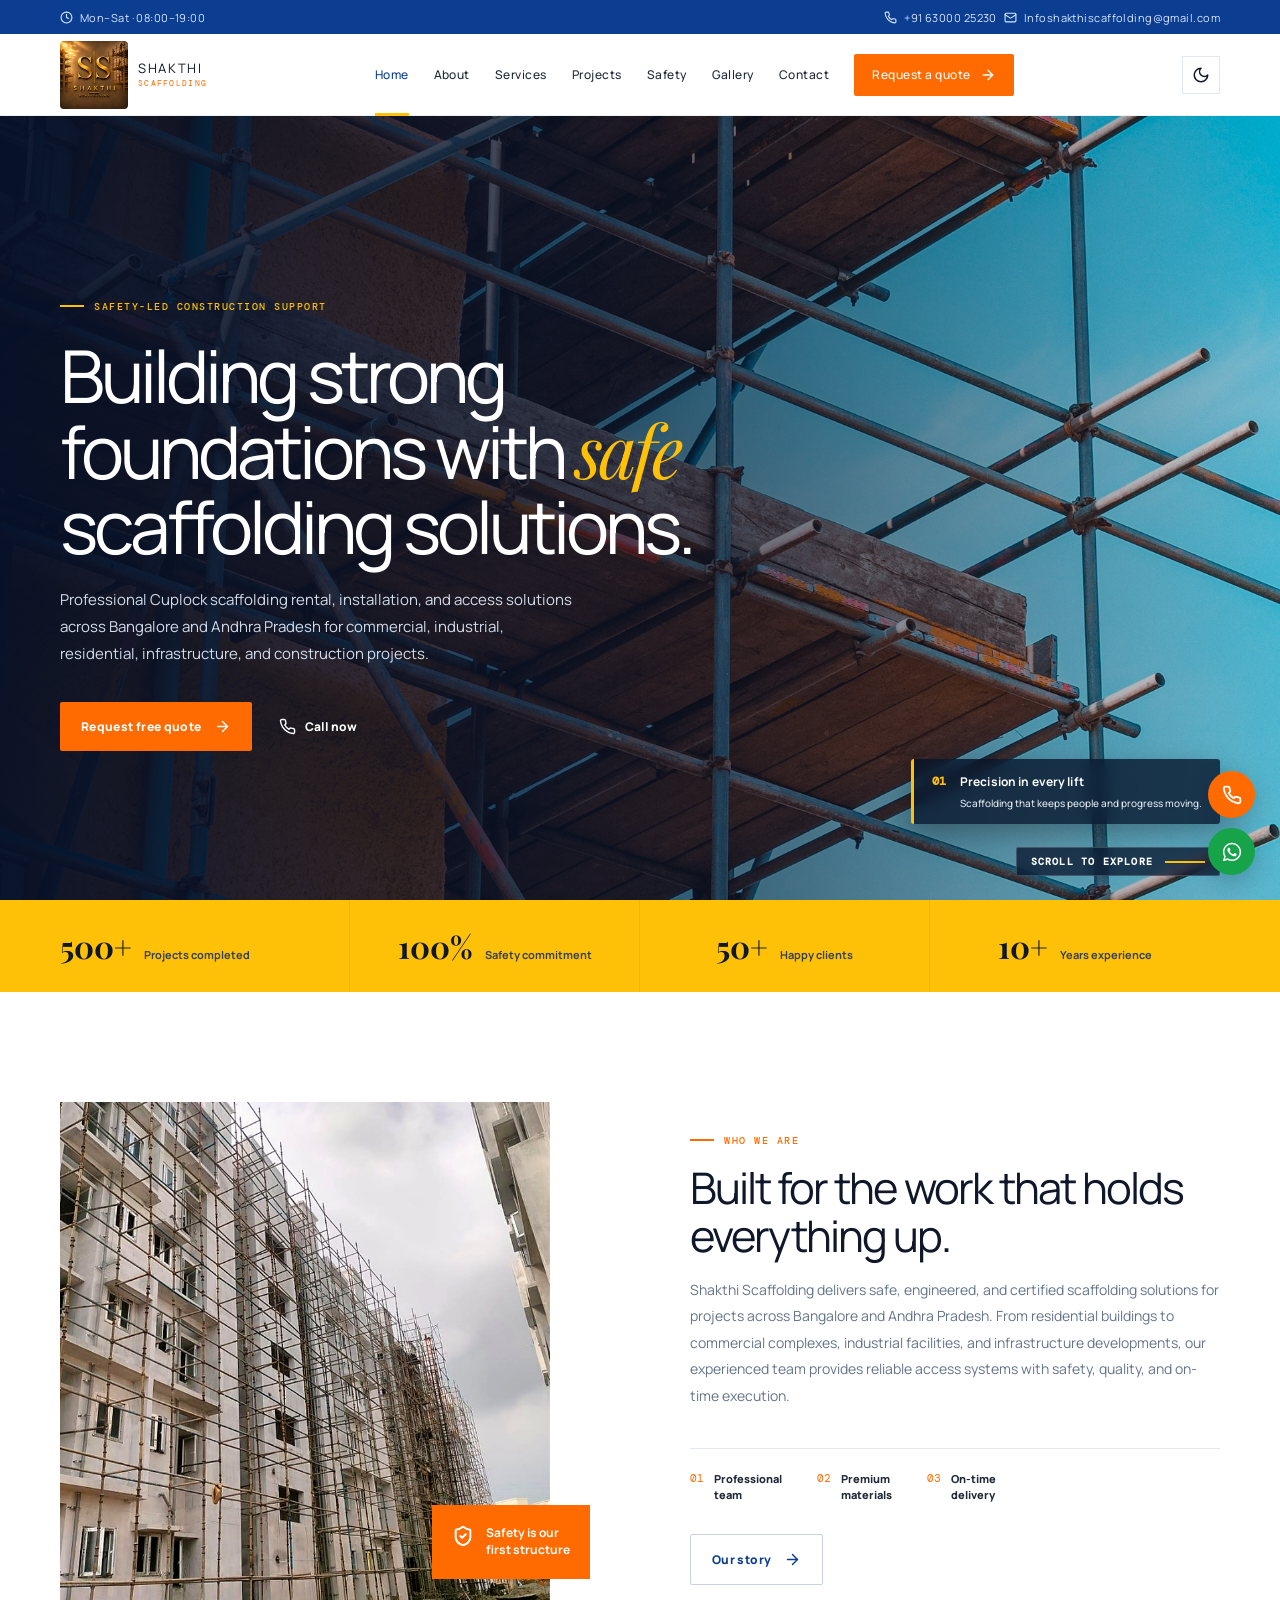
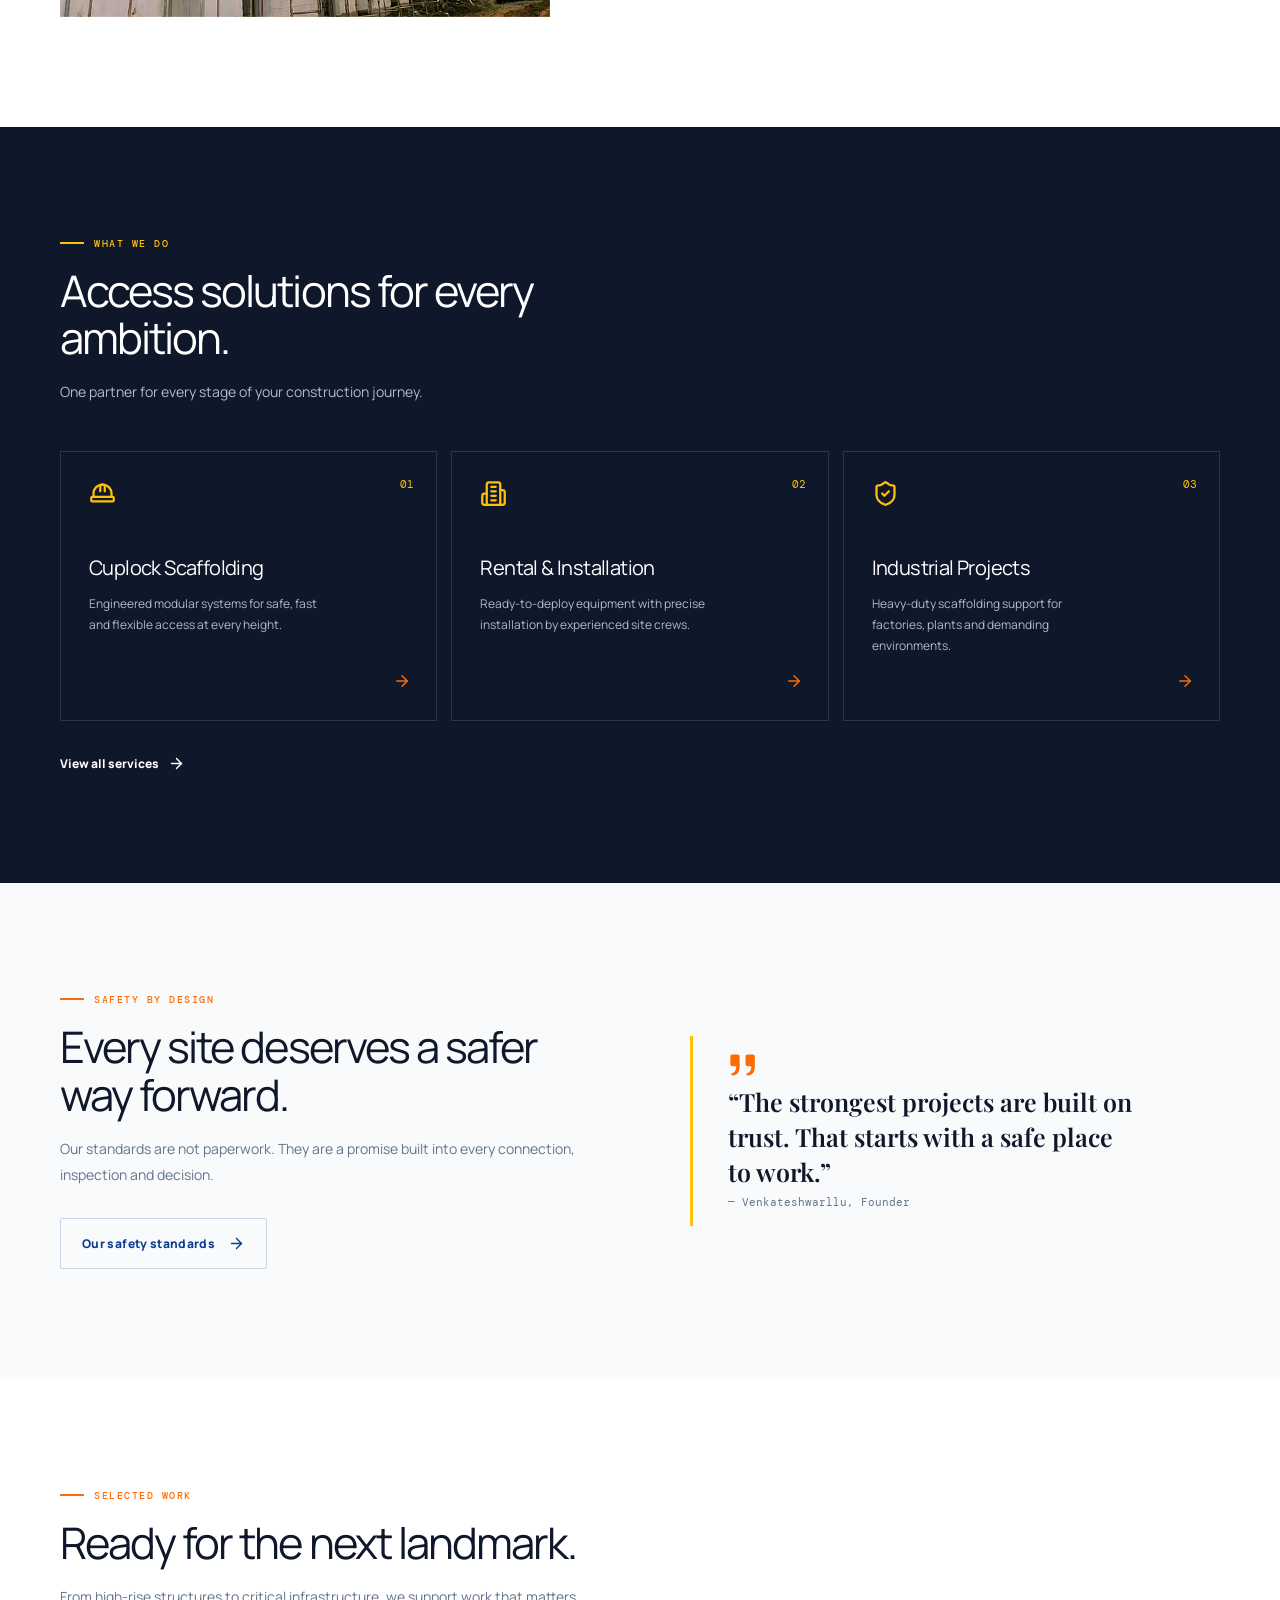
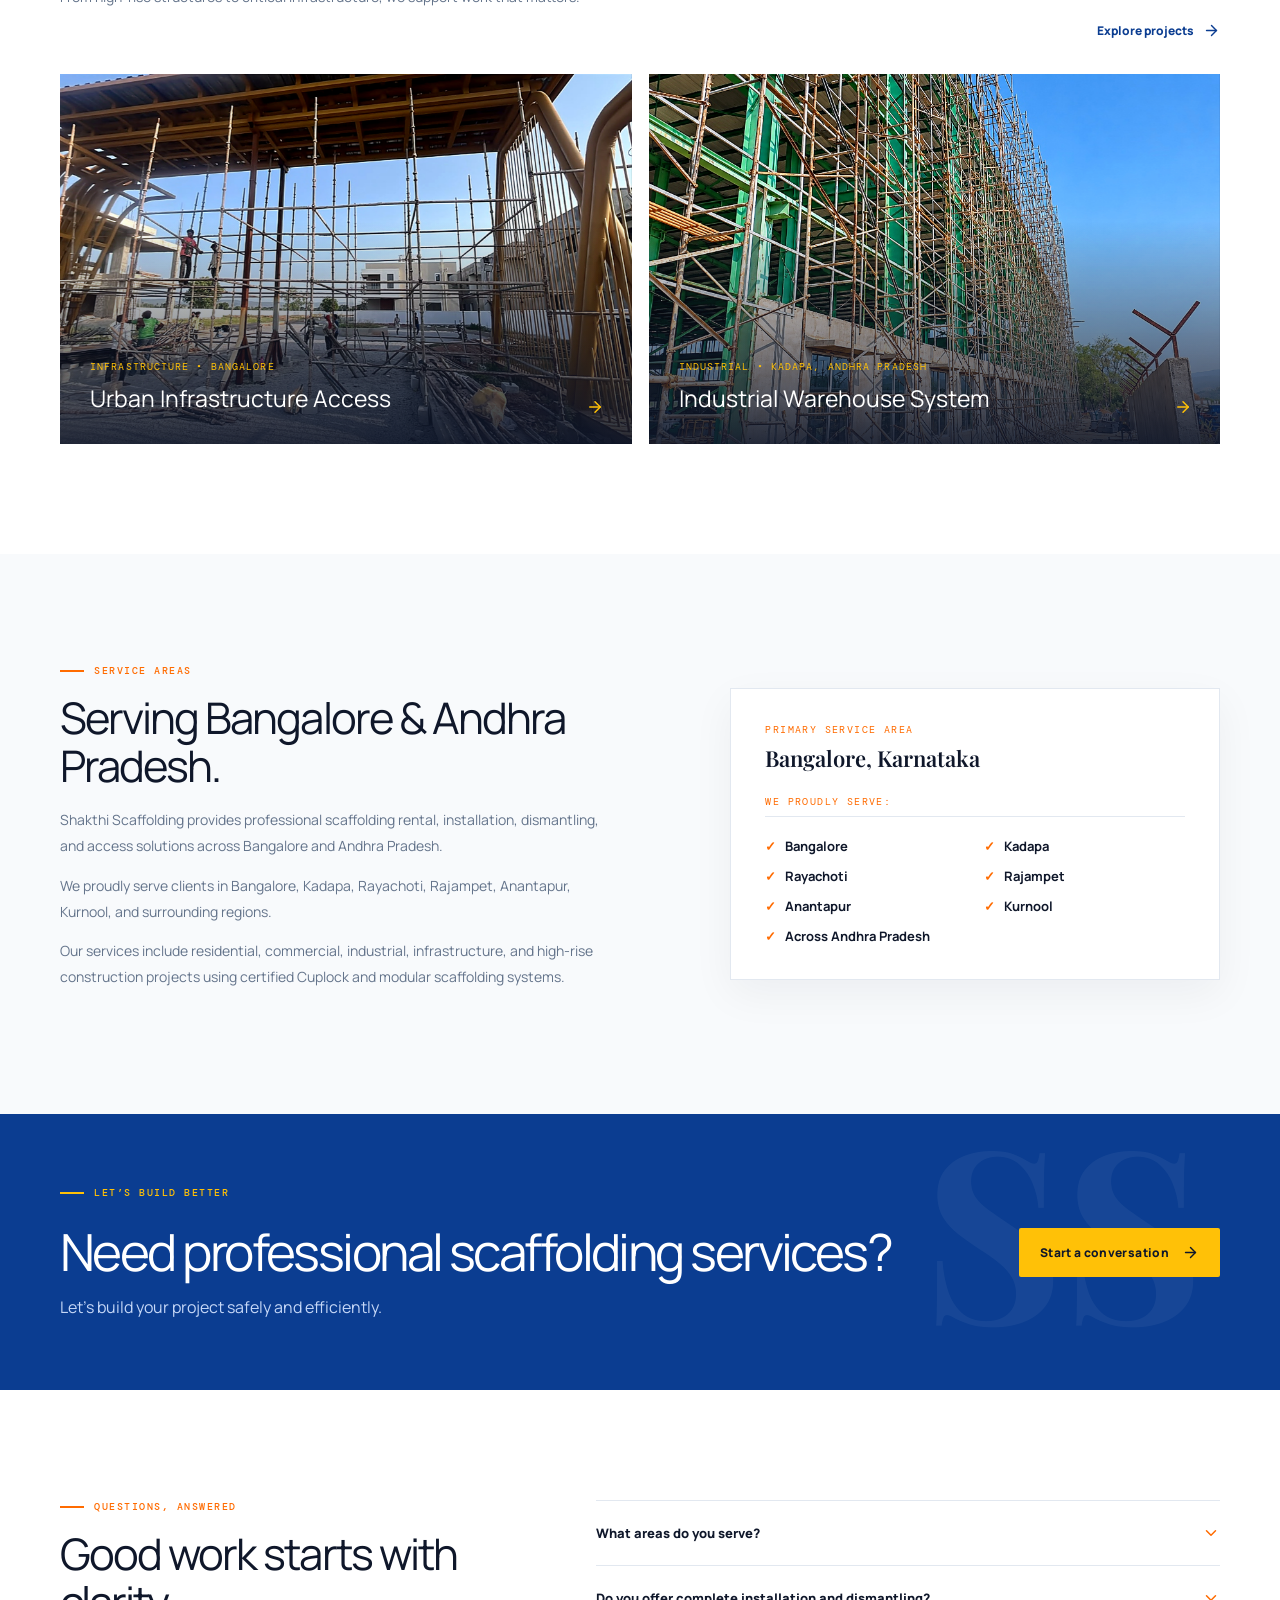
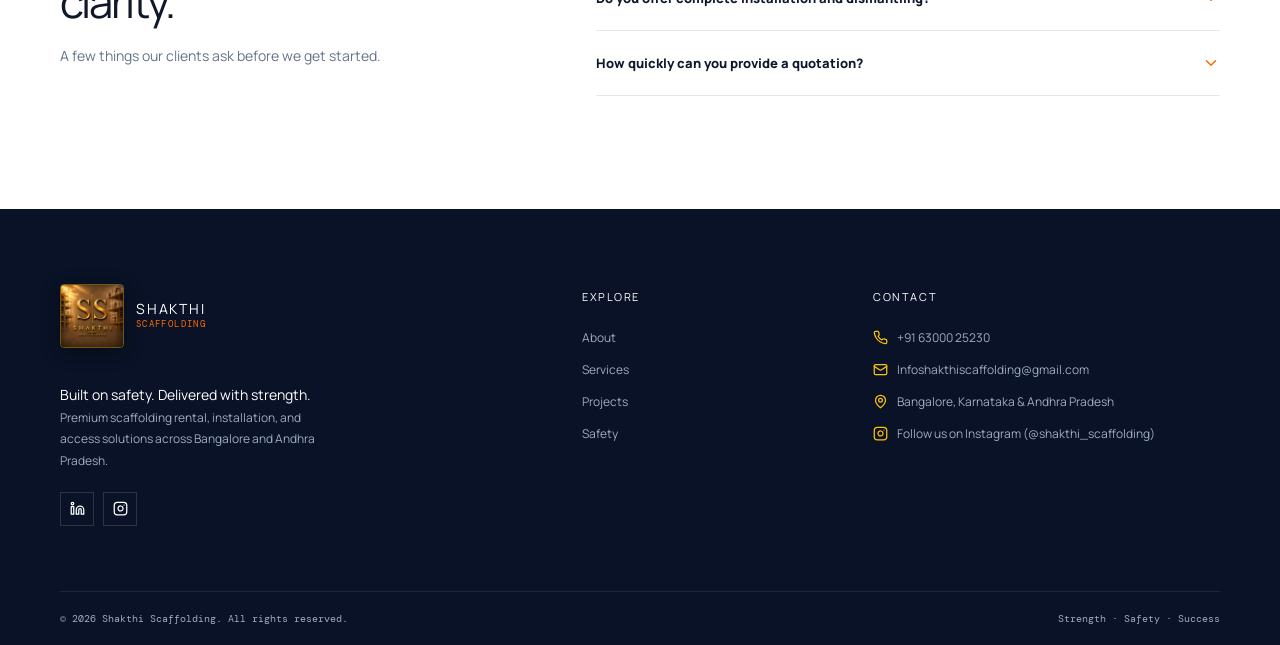
==== index.html @ 4d0ad819 "Initial commit: complete Shakthi Scaffolding website and README" ====
<!DOCTYPE html>
<html lang="en">
<head>
  <meta charset="UTF-8">
  <meta name="viewport" content="width=device-width, initial-scale=1.0">
  <title>Shakthi Scaffolding | Scaffolding Rental &amp; Installation in Bangalore &amp; Andhra Pradesh</title>
  <meta name="description" content="Shakthi Scaffolding provides professional Cuplock scaffolding rental, installation, dismantling, and access solutions across Bangalore, Kadapa, Rayachoti, Rajampet, Anantapur, Kurnool, and Andhra Pradesh. Safe, certified, and reliable scaffolding for residential, commercial, industrial, and infrastructure projects.">
  <meta name="keywords" content="Scaffolding Bangalore, Scaffolding Rental Bangalore, Cuplock Scaffolding Bangalore, Industrial Scaffolding Bangalore, Commercial Scaffolding Bangalore, Construction Scaffolding Bangalore, Scaffolding Contractor Bangalore, Scaffolding Karnataka, Scaffolding Andhra Pradesh, Scaffolding Kadapa, Scaffolding Rayachoti, Scaffolding Rajampet, Scaffolding Anantapur, Scaffolding Kurnool, Scaffolding Rental Andhra Pradesh, Best Scaffolding Company Bangalore">
  <link rel="preconnect" href="https://fonts.googleapis.com">
  <link rel="preconnect" href="https://fonts.gstatic.com" crossorigin>
  <link href="https://fonts.googleapis.com/css2?family=DM+Mono:wght@400;500&family=Manrope:wght@400;500;600;700;800&family=Playfair+Display:ital,wght@0,600;0,700;1,600;1,700&display=swap" rel="stylesheet">
  <link rel="stylesheet" href="styles.css">
  <link rel="icon" type="image/png" href="assets/images/brand-logo.png">
</head>
<body>
  <div class="app">
    <!-- Top Contact Bar -->
    <div class="topline">
      <div class="shell topline-inner">
        <span>
          <svg width="13" height="13" viewBox="0 0 24 24" fill="none" stroke="currentColor" stroke-width="2" stroke-linecap="round" stroke-linejoin="round">
            <circle cx="12" cy="12" r="10"></circle>
            <polyline points="12 6 12 12 16 14"></polyline>
          </svg>
          Mon–Sat · 08:00–19:00
        </span>
        <span class="top-contact">
          <a href="tel:+916300025230" data-testid="top-phone-link">
            <svg width="13" height="13" viewBox="0 0 24 24" fill="none" stroke="currentColor" stroke-width="2" stroke-linecap="round" stroke-linejoin="round">
              <path d="M22 16.92v3a2 2 0 0 1-2.18 2 19.79 19.79 0 0 1-8.63-3.07 19.5 19.5 0 0 1-6-6 19.79 19.79 0 0 1-3.07-8.67A2 2 0 0 1 4.11 2h3a2 2 0 0 1 2 1.72 12.84 12.84 0 0 0 .7 2.81 2 2 0 0 1-.45 2.11L8.09 9.91a16 16 0 0 0 6 6l1.27-1.27a2 2 0 0 1 2.11-.45 12.84 12.84 0 0 0 2.81.7A2 2 0 0 1 22 16.92z"></path>
            </svg>
            +91 63000 25230
          </a>
          <a href="mailto:Infoshakthiscaffolding@gmail.com" data-testid="top-email-link">
            <svg width="13" height="13" viewBox="0 0 24 24" fill="none" stroke="currentColor" stroke-width="2" stroke-linecap="round" stroke-linejoin="round">
              <rect width="20" height="16" x="2" y="4" rx="2"></rect>
              <path d="m22 7-8.97 5.7a1.94 1.94 0 0 1-2.06 0L2 7"></path>
            </svg>
            Infoshakthiscaffolding@gmail.com
          </a>
        </span>
      </div>
    </div>

    <!-- Header & Navigation -->
    <header class="site-header">
      <div class="shell header-inner">
        <a class="brand" href="index.html" data-testid="brand-logo-link">
          <img src="assets/images/brand-logo.png?v=2" alt="Shakthi Scaffolding logo">
          <span class="brand-name">
            <span class="brand-title">SHAKTHI</span>
            <small>SCAFFOLDING</small>
          </span>
          <span class="brand-mobile">S<span>/</span>S</span>
        </a>

        <nav class="main-nav" id="mainNav">
          <a href="index.html" class="active" data-testid="nav-home-link">Home</a>
          <a href="about.html" data-testid="nav-about-link">About</a>
          <a href="services.html" data-testid="nav-services-link">Services</a>
          <a href="projects.html" data-testid="nav-projects-link">Projects</a>
          <a href="safety.html" data-testid="nav-safety-link">Safety</a>
          <a href="gallery.html" data-testid="nav-gallery-link">Gallery</a>
          <a href="contact.html" data-testid="nav-contact-link">Contact</a>
          <a href="contact.html" class="nav-cta" data-testid="nav-quote-link">
            Request a quote
            <svg width="16" height="16" viewBox="0 0 24 24" fill="none" stroke="currentColor" stroke-width="2" stroke-linecap="round" stroke-linejoin="round">
              <path d="M5 12h14"></path>
              <path d="m12 5 7 7-7 7"></path>
            </svg>
          </a>
        </nav>

        <div class="header-tools">
          <button class="icon-button" id="themeToggle" aria-label="Toggle dark mode" data-testid="dark-mode-toggle">
            <svg class="theme-moon" width="18" height="18" viewBox="0 0 24 24" fill="none" stroke="currentColor" stroke-width="2" stroke-linecap="round" stroke-linejoin="round">
              <path d="M12 3a6 6 0 0 0 9 9 9 9 0 1 1-9-9Z"></path>
            </svg>
            <svg class="theme-sun" width="18" height="18" viewBox="0 0 24 24" fill="none" stroke="currentColor" stroke-width="2" stroke-linecap="round" stroke-linejoin="round" style="display:none;">
              <circle cx="12" cy="12" r="4"></circle>
              <path d="M12 2v2"></path>
              <path d="M12 20v2"></path>
              <path d="m4.93 4.93 1.41 1.41"></path>
              <path d="m17.66 17.66 1.41 1.41"></path>
              <path d="M2 12h2"></path>
              <path d="M20 12h2"></path>
              <path d="m6.34 17.66-1.41 1.41"></path>
              <path d="m19.07 4.93-1.41 1.41"></path>
            </svg>
          </button>
          <button class="menu-button" id="menuToggle" aria-label="Toggle menu" data-testid="mobile-menu-toggle">
            <svg width="20" height="20" viewBox="0 0 24 24" fill="none" stroke="currentColor" stroke-width="2" stroke-linecap="round" stroke-linejoin="round">
              <line x1="4" x2="20" y1="12" y2="12"></line>
              <line x1="4" x2="20" y1="6" y2="6"></line>
              <line x1="4" x2="20" y1="18" y2="18"></line>
            </svg>
          </button>
        </div>
      </div>
    </header>

    <main>
      <!-- Hero Section -->
      <section class="hero">
        <div class="hero-image"></div>
        <div class="shell hero-content">
          <div class="hero-copy">
            <div class="eyebrow light-eyebrow">
              <span></span> Safety-led construction support
            </div>
            <h1>
              Building strong<br>foundations with <em>safe</em><br>scaffolding solutions.
            </h1>
            <p>
              Professional Cuplock scaffolding rental, installation, and access solutions across Bangalore and Andhra Pradesh for commercial, industrial, residential, infrastructure, and construction projects.
            </p>
            <div class="hero-actions">
              <a href="contact.html" class="button" data-testid="hero-quote-button">
                Request free quote
                <svg width="17" height="17" viewBox="0 0 24 24" fill="none" stroke="currentColor" stroke-width="2" stroke-linecap="round" stroke-linejoin="round">
                  <path d="M5 12h14"></path>
                  <path d="m12 5 7 7-7 7"></path>
                </svg>
              </a>
              <a class="text-link light-link" href="tel:+916300025230" data-testid="hero-call-button">
                <svg width="17" height="17" viewBox="0 0 24 24" fill="none" stroke="currentColor" stroke-width="2" stroke-linecap="round" stroke-linejoin="round">
                  <path d="M22 16.92v3a2 2 0 0 1-2.18 2 19.79 19.79 0 0 1-8.63-3.07 19.5 19.5 0 0 1-6-6 19.79 19.79 0 0 1-3.07-8.67A2 2 0 0 1 4.11 2h3a2 2 0 0 1 2 1.72 12.84 12.84 0 0 0 .7 2.81 2 2 0 0 1-.45 2.11L8.09 9.91a16 16 0 0 0 6 6l1.27-1.27a2 2 0 0 1 2.11-.45 12.84 12.84 0 0 0 2.81.7A2 2 0 0 1 22 16.92z"></path>
                </svg>
                Call now
              </a>
            </div>
          </div>

          <div class="hero-note">
            <span>01</span>
            <div>
              <b>Precision in every lift</b>
              <small>Scaffolding that keeps people and progress moving.</small>
            </div>
          </div>
        </div>

        <div class="hero-scroll">
          Scroll to explore <span></span>
        </div>
      </section>

      <!-- Yellow Stats Strip -->
      <section class="stats-strip">
        <div class="shell stats-grid">
          <div class="stat" data-testid="stat-Projects-completed">
            <strong>500+</strong>
            <span>Projects completed</span>
          </div>
          <div class="stat" data-testid="stat-Safety-commitment">
            <strong>100%</strong>
            <span>Safety commitment</span>
          </div>
          <div class="stat" data-testid="stat-Happy-clients">
            <strong>50+</strong>
            <span>Happy clients</span>
          </div>
          <div class="stat" data-testid="stat-Years-experience">
            <strong>10+</strong>
            <span>Years experience</span>
          </div>
        </div>
      </section>

      <!-- Who We Are Section -->
      <section class="section intro-section">
        <div class="shell split">
          <div class="image-stack">
            <img src="assets/images/who-we-are-building.jpg" alt="Shakthi Scaffolding construction building project">
            <div class="image-badge">
              <svg width="22" height="22" viewBox="0 0 24 24" fill="none" stroke="currentColor" stroke-width="2.2" stroke-linecap="round" stroke-linejoin="round">
                <path d="M20 13c0 5-3.5 7.5-7.66 8.95a1 1 0 0 1-.67-.01C7.5 20.5 4 18 4 13V6a1 1 0 0 1 1-1c2 0 4.5-1.2 6.24-2.72a1.17 1.17 0 0 1 1.52 0C14.51 3.81 17 5 19 5a1 1 0 0 1 1 1z"></path>
                <path d="m9 12 2 2 4-4"></path>
              </svg>
              <b>Safety is our<br>first structure</b>
            </div>
          </div>

          <div class="intro-copy">
            <div class="section-head">
              <div class="eyebrow"><span></span> Who we are</div>
              <h2>Built for the work that holds everything up.</h2>
              <p>
                Shakthi Scaffolding delivers safe, engineered, and certified scaffolding solutions for projects across Bangalore and Andhra Pradesh. From residential buildings to commercial complexes, industrial facilities, and infrastructure developments, our experienced team provides reliable access systems with safety, quality, and on-time execution.
              </p>
            </div>

            <div class="value-row">
              <div>
                <b>01</b>
                <span>Professional<br>team</span>
              </div>
              <div>
                <b>02</b>
                <span>Premium<br>materials</span>
              </div>
              <div>
                <b>03</b>
                <span>On-time<br>delivery</span>
              </div>
            </div>

            <a href="about.html" class="button button-secondary" data-testid="home-about-button">
              Our story
              <svg width="17" height="17" viewBox="0 0 24 24" fill="none" stroke="currentColor" stroke-width="2" stroke-linecap="round" stroke-linejoin="round">
                <path d="M5 12h14"></path>
                <path d="m12 5 7 7-7 7"></path>
              </svg>
            </a>
          </div>
        </div>
      </section>

      <!-- Services Section (Dark) -->
      <section class="section dark-section">
        <div class="shell">
          <div class="section-head light">
            <div class="eyebrow light-eyebrow"><span></span> What we do</div>
            <h2>Access solutions for every ambition.</h2>
            <p>One partner for every stage of your construction journey.</p>
          </div>

          <div class="service-grid">
            <a class="service-card" href="services.html" data-testid="service-card-1">
              <span class="service-index">01</span>
              <svg class="service-icon" viewBox="0 0 24 24" fill="none" stroke="currentColor" stroke-width="2" stroke-linecap="round" stroke-linejoin="round">
                <path d="M2 18a1 1 0 0 0 1 1h18a1 1 0 0 0 1-1v-2a1 1 0 0 0-1-1H3a1 1 0 0 0-1 1v2z"></path>
                <path d="M10 10V5a1 1 0 0 1 1-1h2a1 1 0 0 1 1 1v5"></path>
                <path d="M4 15v-3a8 8 0 0 1 16 0v3"></path>
              </svg>
              <h3>Cuplock Scaffolding</h3>
              <p>Engineered modular systems for safe, fast and flexible access at every height.</p>
              <span class="card-arrow">
                <svg width="18" height="18" viewBox="0 0 24 24" fill="none" stroke="currentColor" stroke-width="2" stroke-linecap="round" stroke-linejoin="round">
                  <path d="M5 12h14"></path>
                  <path d="m12 5 7 7-7 7"></path>
                </svg>
              </span>
            </a>

            <a class="service-card" href="services.html" data-testid="service-card-2">
              <span class="service-index">02</span>
              <svg class="service-icon" viewBox="0 0 24 24" fill="none" stroke="currentColor" stroke-width="2" stroke-linecap="round" stroke-linejoin="round">
                <path d="M6 22V4a2 2 0 0 1 2-2h8a2 2 0 0 1 2 2v18Z"></path>
                <path d="M6 12H4a2 2 0 0 0-2 2v6a2 2 0 0 0 2 2h2"></path>
                <path d="M18 9h2a2 2 0 0 1 2 2v9a2 2 0 0 1-2 2h-2"></path>
                <path d="M10 6h4"></path>
                <path d="M10 10h4"></path>
                <path d="M10 14h4"></path>
                <path d="M10 18h4"></path>
              </svg>
              <h3>Rental &amp; Installation</h3>
              <p>Ready-to-deploy equipment with precise installation by experienced site crews.</p>
              <span class="card-arrow">
                <svg width="18" height="18" viewBox="0 0 24 24" fill="none" stroke="currentColor" stroke-width="2" stroke-linecap="round" stroke-linejoin="round">
                  <path d="M5 12h14"></path>
                  <path d="m12 5 7 7-7 7"></path>
                </svg>
              </span>
            </a>

            <a class="service-card" href="services.html" data-testid="service-card-3">
              <span class="service-index">03</span>
              <svg class="service-icon" viewBox="0 0 24 24" fill="none" stroke="currentColor" stroke-width="2" stroke-linecap="round" stroke-linejoin="round">
                <path d="M20 13c0 5-3.5 7.5-7.66 8.95a1 1 0 0 1-.67-.01C7.5 20.5 4 18 4 13V6a1 1 0 0 1 1-1c2 0 4.5-1.2 6.24-2.72a1.17 1.17 0 0 1 1.52 0C14.51 3.81 17 5 19 5a1 1 0 0 1 1 1z"></path>
                <path d="m9 12 2 2 4-4"></path>
              </svg>
              <h3>Industrial Projects</h3>
              <p>Heavy-duty scaffolding support for factories, plants and demanding environments.</p>
              <span class="card-arrow">
                <svg width="18" height="18" viewBox="0 0 24 24" fill="none" stroke="currentColor" stroke-width="2" stroke-linecap="round" stroke-linejoin="round">
                  <path d="M5 12h14"></path>
                  <path d="m12 5 7 7-7 7"></path>
                </svg>
              </span>
            </a>
          </div>

          <div class="section-link">
            <a href="services.html" class="text-link light-link" data-testid="all-services-link">
              View all services
              <svg width="17" height="17" viewBox="0 0 24 24" fill="none" stroke="currentColor" stroke-width="2" stroke-linecap="round" stroke-linejoin="round">
                <path d="M5 12h14"></path>
                <path d="m12 5 7 7-7 7"></path>
              </svg>
            </a>
          </div>
        </div>
      </section>

      <!-- Safety Band -->
      <section class="section safety-band">
        <div class="shell safety-content">
          <div>
            <div class="section-head">
              <div class="eyebrow"><span></span> Safety by design</div>
              <h2>Every site deserves a safer way forward.</h2>
              <p>Our standards are not paperwork. They are a promise built into every connection, inspection and decision.</p>
            </div>
            <a href="safety.html" class="button button-secondary" data-testid="home-safety-button">
              Our safety standards
              <svg width="17" height="17" viewBox="0 0 24 24" fill="none" stroke="currentColor" stroke-width="2" stroke-linecap="round" stroke-linejoin="round">
                <path d="M5 12h14"></path>
                <path d="m12 5 7 7-7 7"></path>
              </svg>
            </a>
          </div>

          <div class="safety-quote">
            <svg width="28" height="28" viewBox="0 0 24 24" fill="currentColor">
              <path d="M3 21c3 0 7-1 7-8V5c0-1.25-.75-2-2-2H4c-1.25 0-2 .75-2 2v6c0 1.25.75 2 2 2h3c0 4-2 6-4 6v2zm13 0c3 0 7-1 7-8V5c0-1.25-.75-2-2-2h-4c-1.25 0-2 .75-2 2v6c0 1.25.75 2 2 2h3c0 4-2 6-4 6v2z"/>
            </svg>
            <p>“The strongest projects are built on trust. That starts with a safe place to work.”</p>
            <span>— Venkateshwarllu, Founder</span>
          </div>
        </div>
      </section>

      <!-- Selected Work Section -->
      <section class="section projects-preview">
        <div class="shell">
          <div class="row-between">
            <div class="section-head">
              <div class="eyebrow"><span></span> Selected work</div>
              <h2>Ready for the next landmark.</h2>
              <p>From high-rise structures to critical infrastructure, we support work that matters.</p>
            </div>
            <a href="projects.html" class="text-link blue-link" data-testid="home-projects-link">
              Explore projects
              <svg width="17" height="17" viewBox="0 0 24 24" fill="none" stroke="currentColor" stroke-width="2" stroke-linecap="round" stroke-linejoin="round">
                <path d="M5 12h14"></path>
                <path d="m12 5 7 7-7 7"></path>
              </svg>
            </a>
          </div>

          <div class="project-grid">
            <a href="projects.html" class="project-card" data-testid="project-y-junction-infrastructure">
              <img src="assets/images/project-y-junction.jpg" alt="Infrastructure Scaffolding Project in Bangalore">
              <div class="project-overlay">
                <span>Infrastructure • Bangalore</span>
                <h3>Urban Infrastructure Access</h3>
                <svg width="18" height="18" viewBox="0 0 24 24" fill="none" stroke="currentColor" stroke-width="2" stroke-linecap="round" stroke-linejoin="round">
                  <path d="M5 12h14"></path>
                  <path d="m12 5 7 7-7 7"></path>
                </svg>
              </div>
            </a>

            <a href="projects.html" class="project-card" data-testid="project-industrial-access-system">
              <img src="assets/images/project-shirdi-sai.jpg" alt="Industrial Warehouse Scaffolding System in YSR Kadapa District, Andhra Pradesh">
              <div class="project-overlay">
                <span>Industrial • Kadapa, Andhra Pradesh</span>
                <h3>Industrial Warehouse System</h3>
                <svg width="18" height="18" viewBox="0 0 24 24" fill="none" stroke="currentColor" stroke-width="2" stroke-linecap="round" stroke-linejoin="round">
                  <path d="M5 12h14"></path>
                  <path d="m12 5 7 7-7 7"></path>
                </svg>
              </div>
            </a>
          </div>
        </div>
      </section>

      <!-- Service Areas Section -->
      <section class="section service-areas-section">
        <div class="shell service-areas-grid">
          <div class="area-lead-copy">
            <div class="section-head">
              <div class="eyebrow"><span></span> Service areas</div>
              <h2>Serving Bangalore &amp; Andhra Pradesh.</h2>
            </div>
            <p>Shakthi Scaffolding provides professional scaffolding rental, installation, dismantling, and access solutions across Bangalore and Andhra Pradesh.</p>
            <p>We proudly serve clients in Bangalore, Kadapa, Rayachoti, Rajampet, Anantapur, Kurnool, and surrounding regions.</p>
            <p>Our services include residential, commercial, industrial, infrastructure, and high-rise construction projects using certified Cuplock and modular scaffolding systems.</p>
          </div>

          <div class="area-card">
            <div class="area-tier">
              <span class="area-tier-label">Primary Service Area</span>
              <div class="area-primary-value">Bangalore, Karnataka</div>
            </div>
            <span class="area-tier-label">We proudly serve:</span>
            <ul class="area-checklist">
              <li><span class="area-check-mark">&#10003;</span> Bangalore</li>
              <li><span class="area-check-mark">&#10003;</span> Kadapa</li>
              <li><span class="area-check-mark">&#10003;</span> Rayachoti</li>
              <li><span class="area-check-mark">&#10003;</span> Rajampet</li>
              <li><span class="area-check-mark">&#10003;</span> Anantapur</li>
              <li><span class="area-check-mark">&#10003;</span> Kurnool</li>
              <li class="area-full"><span class="area-check-mark">&#10003;</span> Across Andhra Pradesh</li>
            </ul>
          </div>
        </div>
      </section>

      <!-- CTA Section -->
      <section class="cta-section">
        <div class="shell cta-inner">
          <div>
            <span class="eyebrow light-eyebrow"><span></span> Let’s build better</span>
            <h2>Need professional scaffolding services?</h2>
            <p>Let’s build your project safely and efficiently.</p>
          </div>
          <a href="contact.html" class="button" data-testid="cta-quote-button">
            Start a conversation
            <svg width="17" height="17" viewBox="0 0 24 24" fill="none" stroke="currentColor" stroke-width="2" stroke-linecap="round" stroke-linejoin="round">
              <path d="M5 12h14"></path>
              <path d="m12 5 7 7-7 7"></path>
            </svg>
          </a>
        </div>
      </section>

      <!-- FAQ Preview Section -->
      <section class="section faq-section">
        <div class="shell faq-grid">
          <div class="section-head">
            <div class="eyebrow"><span></span> Questions, answered</div>
            <h2>Good work starts with clarity.</h2>
            <p>A few things our clients ask before we get started.</p>
          </div>

          <div class="faq-list">
            <div class="faq-item">
              <button class="faq-toggle" aria-expanded="false">
                What areas do you serve?
                <svg width="18" height="18" viewBox="0 0 24 24" fill="none" stroke="currentColor" stroke-width="2" stroke-linecap="round" stroke-linejoin="round">
                  <path d="m6 9 6 6 6-6"></path>
                </svg>
              </button>
              <p style="display:none;">We provide professional scaffolding rental, installation, and access solutions throughout Bangalore and Andhra Pradesh, including Kadapa, Rayachoti, Rajampet, Anantapur, Kurnool, and nearby regions.</p>
            </div>

            <div class="faq-item">
              <button class="faq-toggle" aria-expanded="false">
                Do you offer complete installation and dismantling?
                <svg width="18" height="18" viewBox="0 0 24 24" fill="none" stroke="currentColor" stroke-width="2" stroke-linecap="round" stroke-linejoin="round">
                  <path d="m6 9 6 6 6-6"></path>
                </svg>
              </button>
              <p style="display:none;">Yes. Our experienced teams can manage site inspection, planning, installation, quality inspection and planned dismantling.</p>
            </div>

            <div class="faq-item">
              <button class="faq-toggle" aria-expanded="false">
                How quickly can you provide a quotation?
                <svg width="18" height="18" viewBox="0 0 24 24" fill="none" stroke="currentColor" stroke-width="2" stroke-linecap="round" stroke-linejoin="round">
                  <path d="m6 9 6 6 6-6"></path>
                </svg>
              </button>
              <p style="display:none;">Share your project details with us and our team will get back to you promptly with a practical, transparent quotation.</p>
            </div>
          </div>
        </div>
      </section>
    </main>

    <!-- Footer -->
    <footer class="footer">
      <div class="shell footer-grid">
        <div>
          <a class="footer-brand" href="index.html" aria-label="Shakthi Scaffolding Homepage">
            <img src="assets/images/brand-logo.png?v=2" alt="Shakthi Scaffolding logo" class="footer-logo-img">
            <div class="footer-brand-text">
              <span class="footer-brand-name">SHAKTHI</span>
              <span class="footer-brand-sub">SCAFFOLDING</span>
            </div>
          </a>
          <p class="footer-lead">Built on safety. Delivered with strength.</p>
          <p>Premium scaffolding rental, installation, and access solutions across Bangalore and Andhra Pradesh.</p>
          <div class="socials">
            <a href="https://www.linkedin.com" target="_blank" rel="noreferrer" aria-label="LinkedIn" data-testid="footer-linkedin-link">
              <svg width="15" height="15" viewBox="0 0 24 24" fill="none" stroke="currentColor" stroke-width="2" stroke-linecap="round" stroke-linejoin="round">
                <path d="M16 8a6 6 0 0 1 6 6v7h-4v-7a2 2 0 0 0-2-2 2 2 0 0 0-2 2v7h-4v-7a6 6 0 0 1 6-6z"></path>
                <rect width="4" height="12" x="2" y="9"></rect>
                <circle cx="4" cy="4" r="2"></circle>
              </svg>
            </a>
            <a href="https://www.instagram.com/shakthi_scaffolding?vrfl=NG5maXV0N280Njho" target="_blank" rel="noreferrer" aria-label="Follow Shakthi Scaffolding on Instagram" data-testid="footer-instagram-link">
              <svg width="15" height="15" viewBox="0 0 24 24" fill="none" stroke="currentColor" stroke-width="2" stroke-linecap="round" stroke-linejoin="round">
                <rect width="20" height="20" x="2" y="2" rx="5" ry="5"></rect>
                <path d="M16 11.37A4 4 0 1 1 12.63 8 4 4 0 0 1 16 11.37z"></path>
                <line x1="17.5" x2="17.51" y1="6.5" y2="6.5"></line>
              </svg>
            </a>
          </div>
        </div>

        <div>
          <h4>Explore</h4>
          <a href="about.html" data-testid="footer-about-link">About</a>
          <a href="services.html" data-testid="footer-services-link">Services</a>
          <a href="projects.html" data-testid="footer-projects-link">Projects</a>
          <a href="safety.html" data-testid="footer-safety-link">Safety</a>
        </div>

        <div>
          <h4>Contact</h4>
          <a href="tel:+916300025230" data-testid="footer-phone-link">
            <svg width="15" height="15" viewBox="0 0 24 24" fill="none" stroke="currentColor" stroke-width="2" stroke-linecap="round" stroke-linejoin="round">
              <path d="M22 16.92v3a2 2 0 0 1-2.18 2 19.79 19.79 0 0 1-8.63-3.07 19.5 19.5 0 0 1-6-6 19.79 19.79 0 0 1-3.07-8.67A2 2 0 0 1 4.11 2h3a2 2 0 0 1 2 1.72 12.84 12.84 0 0 0 .7 2.81 2 2 0 0 1-.45 2.11L8.09 9.91a16 16 0 0 0 6 6l1.27-1.27a2 2 0 0 1 2.11-.45 12.84 12.84 0 0 0 2.81.7A2 2 0 0 1 22 16.92z"></path>
            </svg>
            +91 63000 25230
          </a>
          <a href="mailto:Infoshakthiscaffolding@gmail.com" data-testid="footer-email-link">
            <svg width="15" height="15" viewBox="0 0 24 24" fill="none" stroke="currentColor" stroke-width="2" stroke-linecap="round" stroke-linejoin="round">
              <rect width="20" height="16" x="2" y="4" rx="2"></rect>
              <path d="m22 7-8.97 5.7a1.94 1.94 0 0 1-2.06 0L2 7"></path>
            </svg>
            Infoshakthiscaffolding@gmail.com
          </a>
          <a href="https://maps.google.com/?q=Bangalore+Karnataka" target="_blank" rel="noreferrer" data-testid="footer-location-link">
            <svg width="15" height="15" viewBox="0 0 24 24" fill="none" stroke="currentColor" stroke-width="2" stroke-linecap="round" stroke-linejoin="round">
              <path d="M20 10c0 6-8 12-8 12s-8-6-8-12a8 8 0 0 1 16 0Z"></path>
              <circle cx="12" cy="10" r="3"></circle>
            </svg>
            Bangalore, Karnataka &amp; Andhra Pradesh
          </a>
          <a href="https://www.instagram.com/shakthi_scaffolding?vrfl=NG5maXV0N280Njho" target="_blank" rel="noreferrer" data-testid="footer-follow-instagram-link">
            <svg width="15" height="15" viewBox="0 0 24 24" fill="none" stroke="currentColor" stroke-width="2" stroke-linecap="round" stroke-linejoin="round">
              <rect width="20" height="20" x="2" y="2" rx="5" ry="5"></rect>
              <path d="M16 11.37A4 4 0 1 1 12.63 8 4 4 0 0 1 16 11.37z"></path>
              <line x1="17.5" x2="17.51" y1="6.5" y2="6.5"></line>
            </svg>
            Follow us on Instagram (@shakthi_scaffolding)
          </a>
        </div>
      </div>

      <div class="shell footer-bottom">
        <span>&copy; 2026 Shakthi Scaffolding. All rights reserved.</span>
        <span>Strength · Safety · Success</span>
      </div>
    </footer>

    <!-- Floating Action Buttons -->
    <div class="floating-actions" aria-label="Quick contact buttons">
      <a class="float-call" href="tel:+916300025230" aria-label="Call Shakthi Scaffolding" data-testid="floating-call-button">
        <svg width="20" height="20" viewBox="0 0 24 24" fill="none" stroke="currentColor" stroke-width="2.2" stroke-linecap="round" stroke-linejoin="round">
          <path d="M22 16.92v3a2 2 0 0 1-2.18 2 19.79 19.79 0 0 1-8.63-3.07 19.5 19.5 0 0 1-6-6 19.79 19.79 0 0 1-3.07-8.67A2 2 0 0 1 4.11 2h3a2 2 0 0 1 2 1.72 12.84 12.84 0 0 0 .7 2.81 2 2 0 0 1-.45 2.11L8.09 9.91a16 16 0 0 0 6 6l1.27-1.27a2 2 0 0 1 2.11-.45 12.84 12.84 0 0 0 2.81.7A2 2 0 0 1 22 16.92z"></path>
        </svg>
      </a>
      <a class="float-wa" href="https://wa.me/916300025230?text=Hello%20Shakthi%20Scaffolding,%20I%20would%20like%20to%20request%20a%20free%20quote." target="_blank" rel="noreferrer" aria-label="WhatsApp Shakthi Scaffolding" data-testid="floating-whatsapp-button">
        <svg width="22" height="22" viewBox="0 0 24 24" fill="currentColor">
          <path d="M12.04 2c-5.46 0-9.91 4.45-9.91 9.91 0 1.75.46 3.45 1.32 4.95L2.05 22l5.25-1.38c1.45.79 3.08 1.21 4.74 1.21 5.46 0 9.91-4.45 9.91-9.91 0-2.65-1.03-5.14-2.9-7.01A9.82 9.82 0 0 0 12.04 2zm0 18.15c-1.49 0-2.95-.4-4.22-1.16l-.3-.18-3.13.82.84-3.05-.2-.31a8.19 8.19 0 0 1-1.26-4.38c0-4.54 3.7-8.24 8.24-8.24 2.2 0 4.27.86 5.83 2.42 1.56 1.56 2.41 3.63 2.41 5.83 0 4.54-3.7 8.25-8.21 8.27zm4.52-6.18c-.25-.12-1.47-.72-1.7-.81-.23-.08-.4-.12-.56.12-.17.25-.65.81-.8.98-.15.17-.3.19-.55.07-.25-.12-1.05-.39-2-1.23-.74-.66-1.23-1.47-1.38-1.72-.15-.25-.02-.38.11-.5.11-.11.25-.29.37-.43.12-.15.17-.25.25-.42.08-.17.04-.31-.02-.43s-.56-1.35-.77-1.85c-.2-.48-.41-.42-.56-.43h-.48c-.17 0-.43.06-.66.31-.23.25-.87.85-.87 2.07s.89 2.4 1.02 2.57c.12.17 1.75 2.67 4.24 3.74.59.26 1.05.41 1.41.53.6.19 1.14.16 1.57.1.48-.07 1.47-.6 1.68-1.18.21-.58.21-1.07.15-1.18-.07-.12-.23-.19-.48-.31z"/>
        </svg>
      </a>
    </div>
  </div>

  <script src="script.js"></script>
</body>
</html>
---- styles.css ----
@import url('https://fonts.googleapis.com/css2?family=DM+Mono:wght@400;500&family=Manrope:wght@300;400;500;600;700;800&family=Playfair+Display:ital,wght@0,400;0,600;0,700;1,400;1,600;1,700&display=swap');

:root {
  --blue: #0b3d91;
  --navy: #0f172a;
  --yellow: #ffc107;
  --orange: #ff6b00;
  --ink: #1f2937;
  --muted: #64748b;
  --pale: #f8fafc;
  --line: #e2e8f0;
  --serif: 'Playfair Display', serif;
  --sans: 'Manrope', sans-serif;
  --mono: 'DM Mono', monospace;
}

* {
  box-sizing: border-box;
  margin: 0;
  padding: 0;
}

html {
  scroll-behavior: smooth;
}

body {
  margin: 0;
  font-family: var(--sans);
  color: var(--ink);
  background: #fff;
  -webkit-font-smoothing: antialiased;
  -moz-osx-font-smoothing: grayscale;
}

a {
  color: inherit;
  text-decoration: none;
}

button, input, textarea {
  font: inherit;
}

button {
  cursor: pointer;
}

.shell {
  width: min(1160px, calc(100% - 48px));
  margin: auto;
}

/* Modal Styles for Quick Quote popup */
.modal-overlay {
  position: fixed;
  inset: 0;
  background: rgba(11, 19, 36, 0.75);
  backdrop-filter: blur(4px);
  z-index: 100;
  display: none;
  place-items: center;
  padding: 20px;
}

.modal-overlay.active {
  display: grid;
}

.modal-dialog {
  background: #fff;
  width: min(520px, 100%);
  border-radius: 4px;
  position: relative;
  box-shadow: 0 25px 60px rgba(0,0,0,0.3);
  overflow: hidden;
  animation: modalIn 0.25s ease-out;
}

.modal-close {
  position: absolute;
  top: 18px;
  right: 18px;
  background: none;
  border: none;
  font-size: 24px;
  color: var(--muted);
  cursor: pointer;
}

.modal-dialog .quote-form {
  box-shadow: none;
  padding: 36px 32px;
}

@keyframes modalIn {
  from { opacity: 0; transform: scale(0.96) translateY(10px); }
  to { opacity: 1; transform: none; }
}


.app{overflow:hidden;background:#fff}.topline{background:#0b3d91;color:#d9e7ff;font-size:11px;letter-spacing:.04em}.topline-inner{display:flex;justify-content:space-between;min-height:34px;align-items:center}.topline span,.top-contact,.top-contact a{display:flex;align-items:center;gap:7px}.top-contact{gap:22px}.site-header{height:82px;background:#fff;border-bottom:1px solid #edf1f5;position:relative;z-index:20}.header-inner{height:100%;display:flex;align-items:center;justify-content:space-between}.brand-mobile{display:none;font-family:var(--serif);font-size:26px;font-weight:700;color:var(--blue)}.brand-mobile span{color:var(--orange)}.main-nav{display:flex;align-items:center;gap:25px;font-size:12px;font-weight:700;letter-spacing:.04em}.main-nav a{height:82px;display:flex;align-items:center;position:relative}.main-nav a:not(.nav-cta):after{content:"";position:absolute;bottom:0;left:0;width:0;height:3px;background:var(--yellow);transition:width .25s}.main-nav a.active,.main-nav a:hover{color:var(--blue)}.main-nav a.active:after,.main-nav a:hover:after{width:100%}.nav-cta{height:42px!important;background:var(--orange);color:#fff!important;padding:0 18px;border-radius:2px;gap:10px;transition:transform .2s,background .2s}.nav-cta:hover{background:#e95b00;transform:translateY(-2px)}.header-tools{display:flex;gap:7px}.icon-button,.menu-button{border:1px solid var(--line);background:white;color:var(--navy);width:38px;height:38px;display:grid;place-items:center}.menu-button{display:none}.button{background:var(--orange);border:0;color:#fff;display:inline-flex;align-items:center;justify-content:center;gap:13px;padding:16px 21px;font-size:12px;font-weight:800;letter-spacing:.03em;border-radius:2px;transition:transform .2s,background .2s,box-shadow .2s}.button:hover{transform:translateY(-3px);background:#e65b00;box-shadow:0 10px 25px #ff6b0030}.button-secondary{background:transparent;color:var(--blue);border:1px solid #c8d3e4}.button-secondary:hover{color:#fff;background:var(--blue)}.hero{height:690px;min-height:calc(100vh - 116px);position:relative;background:var(--navy);color:#fff}.hero-image{position:absolute;inset:0;background:linear-gradient(90deg,rgba(5,16,39,.97) 0%,rgba(5,16,39,.75) 42%,rgba(5,16,39,.2) 100%),url('assets/images/hero-exact.jpg') center/cover;animation:heroIn 1.2s ease both}.hero-content{height:100%;display:flex;align-items:center;position:relative}.hero-copy{width:min(650px);padding-top:35px;animation:rise .8s .15s ease both}.eyebrow{font:500 10px var(--mono);letter-spacing:.15em;text-transform:uppercase;color:var(--orange);display:flex;align-items:center;gap:10px}.light-eyebrow{color:var(--yellow)}.light-eyebrow span,.eyebrow span{width:24px;height:2px;background:currentColor;display:inline-block}.hero h1{font-size:clamp(43px,5.7vw,78px);line-height:1.02;letter-spacing:-.055em;margin:25px 0 23px;max-width:710px}.hero h1 em{color:var(--yellow);font-family:var(--serif);font-weight:600}.hero-copy>p{max-width:520px;color:#d3dceb;line-height:1.8;font-size:15px}.hero-actions{display:flex;align-items:center;gap:27px;margin-top:35px}.text-link{font-weight:800;font-size:12px;display:inline-flex;align-items:center;gap:9px}.light-link{color:#fff}.light-link:hover{color:var(--yellow)}.hero-note{position:absolute;right:0;bottom:76px;border-left:3px solid var(--yellow);background:rgba(5,16,39,.76);backdrop-filter:blur(8px);padding:14px 18px;border-radius:3px;box-shadow:0 10px 28px rgba(0,0,0,.3);display:flex;gap:14px;font-size:12px;animation:rise .8s .5s ease both}.hero-note>span{color:var(--yellow);font:600 12px var(--mono)}.hero-note b,.hero-note small{display:block}.hero-note b{color:#fff;font-weight:700;letter-spacing:.01em}.hero-note small{color:#e2e8f0;margin-top:6px;font-weight:500}.hero-scroll{position:absolute;right:max(24px,calc((100% - 1160px)/2));bottom:24px;font:600 10px var(--mono);text-transform:uppercase;letter-spacing:.12em;color:#fff;background:rgba(5,16,39,.72);backdrop-filter:blur(6px);padding:7px 14px;border:1px solid rgba(255,255,255,.18);border-radius:2px;display:flex;gap:12px;align-items:center}.hero-scroll span{display:block;width:40px;height:2px;background:var(--yellow)}.stats-strip{background:var(--yellow)}.stats-grid{display:grid;grid-template-columns:repeat(4,1fr)}.stat{padding:25px 0;display:flex;align-items:baseline;gap:12px;border-right:1px solid #d69d0059;justify-content:center}.stat:first-child{justify-content:flex-start}.stat:last-child{border:0}.stat strong{font:700 31px var(--serif);color:var(--navy)}.stat span{font-size:11px;font-weight:700;color:#344154}.section{padding:110px 0}.split{display:grid;grid-template-columns:1fr 1fr;gap:100px;align-items:center}.image-stack{position:relative;padding-right:40px}.image-stack img{width:100%;aspect-ratio:1/1.05;object-fit:cover;display:block}.image-badge{position:absolute;right:0;bottom:38px;background:var(--orange);color:#fff;padding:20px 20px;display:flex;gap:12px;align-items:flex-start;font-size:12px;line-height:1.4}.section-head h2{font-size:clamp(31px,3.4vw,49px);line-height:1.1;letter-spacing:-.045em;color:var(--navy);margin:17px 0 17px;max-width:590px}.section-head p{font-size:14px;color:var(--muted);line-height:1.9;max-width:560px;margin:0 0 29px}.value-row{display:flex;gap:35px;margin:38px 0 30px;border-top:1px solid var(--line);padding-top:22px}.value-row div{display:flex;gap:10px;align-items:flex-start}.value-row b{font:11px var(--mono);color:var(--orange)}.value-row span{font-size:11px;font-weight:800;line-height:1.5}.dark-section{background:var(--navy);color:#fff}.section-head.light h2{color:#fff}.section-head.light p{color:#aebbd0}.service-grid{display:grid;grid-template-columns:repeat(3,1fr);gap:14px;margin-top:45px}.service-card{position:relative;display:block;border:1px solid #ffffff22;padding:28px;min-height:270px;transition:background .25s,transform .25s,border .25s}.service-card:hover{background:#19305a;transform:translateY(-6px);border-color:#ffc10780}.service-index{font:11px var(--mono);color:var(--yellow);position:absolute;right:22px;top:25px}.service-icon{color:var(--yellow);width:27px;height:27px;margin-bottom:42px}.service-card h3{font-size:20px;margin:0 0 12px;letter-spacing:-.03em}.service-card p{font-size:12px;color:#aebbd0;line-height:1.75;max-width:235px}.card-arrow{position:absolute;right:25px;bottom:25px;color:var(--orange)}.section-link{margin-top:30px}.safety-band{background:var(--pale)}.safety-content{display:grid;grid-template-columns:1fr 1fr;gap:100px;align-items:center}.safety-quote{border-left:3px solid var(--yellow);padding:15px 0 15px 35px}.safety-quote svg{color:var(--orange);fill:var(--orange)}.safety-quote p{font:600 25px/1.4 var(--serif);max-width:410px;color:var(--navy)}.safety-quote span{font:11px var(--mono);color:var(--muted)}.row-between{display:flex;justify-content:space-between;align-items:flex-end;margin-bottom:35px}.blue-link{color:var(--blue)}.project-grid{display:grid;grid-template-columns:1fr 1fr;gap:17px}.project-card{min-height:370px;position:relative;overflow:hidden;background:var(--navy);display:block}.project-card img{width:100%;height:100%;object-fit:cover;position:absolute;inset:0;transition:transform .55s}.project-card:hover img{transform:scale(1.05)}.project-overlay{position:absolute;inset:0;padding:30px;display:flex;flex-direction:column;justify-content:flex-end;background:linear-gradient(transparent 40%,#0f172ae8)}.project-overlay span{font:10px var(--mono);text-transform:uppercase;letter-spacing:.11em;color:var(--yellow)}.project-overlay h3{color:#fff;font-size:23px;margin:9px 0 0}.project-overlay>svg{position:absolute;right:28px;bottom:28px;color:var(--yellow)}.cta-section{background:var(--blue);color:#fff;padding:72px 0;position:relative}.cta-section:after{content:"SS";position:absolute;right:6%;top:-50px;color:#ffffff0d;font:700 240px var(--serif)}.cta-inner{display:flex;justify-content:space-between;align-items:center;position:relative;z-index:1}.cta-inner h2{font-size:clamp(30px,4vw,53px);letter-spacing:-.05em;margin:17px 0 10px}.cta-inner p{color:#c5d7f7;margin:0}.cta-inner .button{background:var(--yellow);color:var(--navy)}.faq-section{background:#fff}.faq-grid{display:grid;grid-template-columns:.8fr 1.2fr;gap:120px}.faq-list{border-top:1px solid var(--line)}.faq-item{border-bottom:1px solid var(--line)}.faq-item button{width:100%;background:none;border:0;display:flex;justify-content:space-between;text-align:left;padding:23px 0;font-weight:800;color:var(--navy);font-size:13px}.faq-item button svg{color:var(--orange)}.faq-item p{font-size:13px;color:var(--muted);line-height:1.7;margin:-7px 30px 22px 0}.footer{background:#091226;color:#9eacc2;padding-top:75px}.footer-grid{display:grid;grid-template-columns:2fr 1fr 1.5fr;gap:60px;padding-bottom:65px}.footer-brand{font:700 29px var(--serif);color:#fff}.footer-brand span{color:var(--yellow)}.footer-brand b{font:800 14px var(--sans);letter-spacing:.18em;margin-left:10px}.footer p{font-size:12px;line-height:1.8;max-width:265px}.footer-lead{color:#fff;font-size:14px!important;margin:22px 0 0}.footer h4{color:#fff;font-size:11px;letter-spacing:.14em;text-transform:uppercase;margin:5px 0 25px}.footer-grid>div:not(:first-child) a{display:flex;align-items:center;gap:9px;font-size:12px;margin:0 0 15px}.footer-grid>div:not(:first-child) a:hover{color:var(--yellow)}.footer-grid svg{width:15px;color:var(--yellow)}.socials{display:flex;gap:9px;margin-top:20px}.socials a{border:1px solid #ffffff25;width:34px;height:34px;display:grid;place-items:center}.socials svg{width:15px;color:#fff}.footer-bottom{border-top:1px solid #ffffff16;display:flex;justify-content:space-between;padding:20px 0;font:10px var(--mono)}.floating-actions{position:fixed;right:25px;bottom:25px;z-index:30;display:flex;flex-direction:column;gap:10px}.floating-actions a{width:47px;height:47px;border-radius:50%;display:grid;place-items:center;box-shadow:0 8px 22px #0f172a35;color:#fff}.float-call{background:var(--orange)}.float-wa{background:#16a34a;font-size:26px}.inner-hero{height:430px;background:var(--navy);position:relative;color:#fff}.inner-hero-image{position:absolute;inset:0;background-position:center;background-size:cover}.inner-hero-content{position:relative;height:100%;display:flex;flex-direction:column;justify-content:center;max-width:1160px}.inner-hero h1{font-size:clamp(40px,5.2vw,69px);line-height:1.04;letter-spacing:-.06em;max-width:780px;margin:21px 0 19px}.inner-hero p{max-width:560px;color:#c9d4e6;font-size:14px;line-height:1.8;margin:0}.story-grid,.safety-layout,.contact-grid{display:grid;grid-template-columns:1fr 1fr;gap:110px;align-items:start}.body-copy{font-size:14px;line-height:1.9;color:var(--muted);margin:0 0 28px;max-width:530px}.principles{border-top:1px solid var(--line)}.principle{display:grid;grid-template-columns:55px 1fr;gap:15px;padding:28px 0;border-bottom:1px solid var(--line)}.principle>b{font:11px var(--mono);color:var(--orange)}.principle h3{margin:0 0 9px;color:var(--navy);font-size:18px}.principle p{font-size:13px;line-height:1.7;color:var(--muted);margin:0}.service-grid-large{grid-template-columns:repeat(3,1fr);margin-top:35px}.service-card-light{border-color:var(--line);min-height:315px}.service-card-light:hover{background:#f8fafc;border-color:#b7c9e8}.service-card-light h3{color:var(--navy)}.service-card-light p{color:var(--muted)}.service-card-light ul{list-style:none;padding:10px 0 0;border-top:1px solid var(--line);margin-top:20px;color:var(--muted);font-size:11px;line-height:2}.service-card-light li{display:flex;align-items:center;gap:7px}.service-card-light li svg{width:14px;color:var(--orange)}.project-grid-large{grid-template-columns:repeat(2,1fr)}.project-grid-large .project-card{min-height:430px}.center-action{text-align:center;margin-top:40px}.safety-layout{align-items:center}.safety-list{border-top:1px solid var(--line);margin-top:40px}.safety-item{display:grid;grid-template-columns:40px 1fr 22px;gap:10px;padding:22px 0;border-bottom:1px solid var(--line);align-items:start}.safety-item>span{font:11px var(--mono);color:var(--orange)}.safety-item h3{font-size:15px;color:var(--navy);margin:0 0 6px}.safety-item p{font-size:12px;line-height:1.6;color:var(--muted);margin:0}.safety-item>svg{color:var(--blue);width:19px}.safety-photo{width:100%;aspect-ratio:1/1.15;object-fit:cover}.gallery-grid{display:grid;grid-template-columns:1.15fr .85fr .85fr;grid-auto-rows:235px;gap:15px}.gallery-item{border:0;padding:0;position:relative;overflow:hidden;background:var(--navy);text-align:left}.gallery-item img{width:100%;height:100%;object-fit:cover;transition:transform .5s}.gallery-item:hover img{transform:scale(1.07)}.gallery-item:after{content:"";position:absolute;inset:35% 0 0;background:linear-gradient(transparent,#0f172acc)}.gallery-item span{position:absolute;z-index:2;bottom:19px;left:20px;color:#fff;display:flex;flex-direction:column;gap:7px}.gallery-item small{color:var(--yellow);font:10px var(--mono);text-transform:uppercase}.gallery-item b{font-size:15px}.gallery-1{grid-row:span 2}.gallery-4{grid-column:span 2}.lightbox{position:fixed;z-index:50;inset:0;background:#050b17e8;display:grid;place-items:center;padding:35px}.lightbox img{max-height:90vh;max-width:90vw;object-fit:contain}.lightbox button{position:absolute;top:22px;right:25px;background:none;border:0;color:#fff}.contact-section{background:var(--pale)}.contact-details{display:flex;flex-direction:column;gap:20px;margin-top:35px}.contact-details a{display:flex;gap:14px;align-items:center}.contact-details a>svg{color:var(--orange);width:20px}.contact-details small,.contact-details b{display:block}.contact-details small{color:var(--muted);font:10px var(--mono);text-transform:uppercase;margin-bottom:4px}.contact-details b{font-size:13px;color:var(--navy)}.map-panel{height:145px;background:#d8e0df;position:relative;display:flex;flex-direction:column;justify-content:center;align-items:center;gap:9px;color:var(--blue);margin-top:37px;overflow:hidden}.map-panel>svg{z-index:1;color:var(--orange);width:28px;height:28px}.map-panel span{z-index:1;font-size:11px;font-weight:800;display:flex;gap:7px;align-items:center}.map-gridlines{position:absolute;inset:-50%;opacity:.45;background:linear-gradient(30deg,transparent 47%,#94a7a555 48%,transparent 50%),linear-gradient(130deg,transparent 47%,#94a7a555 48%,transparent 50%),linear-gradient(#ffffff88 1px,transparent 1px),linear-gradient(90deg,#ffffff88 1px,transparent 1px);background-size:180px 140px,180px 140px,60px 60px,60px 60px;transform:rotate(-14deg)}.quote-form{background:#fff;padding:38px;box-shadow:0 15px 50px #0f172a12}.form-kicker{font:10px var(--mono);color:var(--orange);letter-spacing:.15em}.quote-form h3{font-size:27px;color:var(--navy);letter-spacing:-.04em;margin:13px 0 27px}.quote-form label{display:block;color:var(--muted);font:10px var(--mono);text-transform:uppercase;letter-spacing:.05em;margin-top:18px}.quote-form input,.quote-form textarea{width:100%;border:0;border-bottom:1px solid var(--line);padding:12px 0;color:var(--navy);outline:0;resize:vertical;background:transparent;font:13px var(--sans);text-transform:none;letter-spacing:0}.quote-form input:focus,.quote-form textarea:focus{border-color:var(--orange)}.form-actions{display:flex;align-items:center;gap:20px;margin-top:25px}.email-submit{font-size:11px;color:var(--blue);font-weight:800;display:flex;align-items:center;gap:7px}.dark-theme{background:#0b1324;color:#e5edf9}.dark-theme .site-header,.dark-theme .faq-section,.dark-theme .quote-form{background:#111d33}.dark-theme .section,.dark-theme .safety-band{background:#0b1324}.dark-theme .section-head h2,.dark-theme .principle h3,.dark-theme .safety-item h3,.dark-theme .quote-form h3,.dark-theme .faq-item button,.dark-theme .contact-details b{color:#f5f8ff}.dark-theme .section-head p,.dark-theme .body-copy,.dark-theme .principle p,.dark-theme .safety-item p,.dark-theme .faq-item p{color:#a9b8ce}.dark-theme .service-card-light{border-color:#ffffff20;background:#111d33}.dark-theme .service-card-light:hover{background:#192a48}.dark-theme .header-tools button{background:#111d33;color:#fff;border-color:#ffffff22}.dark-theme .topline{background:#061a43}.dark-theme .footer{background:#050b17}.dark-theme .map-panel{background:#253743}@keyframes rise{from{opacity:0;transform:translateY(22px)}to{opacity:1;transform:none}}@keyframes heroIn{from{transform:scale(1.05);opacity:.6}to{transform:none;opacity:1}}
@media(max-width:850px){.shell{width:min(100% - 34px,620px)}.top-contact{display:none}.site-header{height:70px}.brand img{display:none}.brand-mobile{display:block}.menu-button{display:grid}.main-nav{display:none;position:absolute;top:70px;left:0;right:0;background:#fff;padding:12px 17px 20px;box-shadow:0 18px 25px #0f172a18;flex-direction:column;align-items:stretch;gap:0}.main-nav.open{display:flex}.main-nav a{height:45px}.main-nav .nav-cta{justify-content:center;height:44px!important;margin-top:10px}.hero{min-height:650px;height:calc(100vh - 104px)}.hero h1{font-size:45px}.hero-note,.hero-scroll{display:none}.stats-grid{grid-template-columns:repeat(2,1fr)}.stat,.stat:first-child{justify-content:flex-start;padding:20px 10px}.stat:nth-child(2){border-right:0}.section{padding:72px 0}.split,.safety-content,.story-grid,.safety-layout,.contact-grid,.faq-grid{grid-template-columns:1fr;gap:50px}.image-stack{padding-right:20px}.service-grid,.service-grid-large{grid-template-columns:1fr}.service-card{min-height:235px}.service-icon{margin-bottom:26px}.row-between{display:block}.row-between>.text-link{margin-top:0}.project-grid,.project-grid-large{grid-template-columns:1fr}.project-card,.project-grid-large .project-card{min-height:330px}.cta-inner{display:block}.cta-inner .button{margin-top:25px}.footer-grid{grid-template-columns:1fr 1fr;gap:36px}.footer-grid>div:first-child{grid-column:span 2}.footer-bottom{display:block;line-height:2}.footer-bottom span{display:block}.inner-hero{height:390px}.inner-hero h1{font-size:44px}.gallery-grid{grid-template-columns:1fr 1fr;grid-auto-rows:180px}.gallery-1{grid-row:span 2}.gallery-4{grid-column:span 2}.quote-form{padding:28px 22px}.form-actions{display:block}.form-actions .button,.email-submit{width:100%;margin-top:10px}.floating-actions{right:15px;bottom:15px}.safety-photo{max-height:450px;object-fit:cover}}
@media(max-width:450px){.hero h1{font-size:39px}.hero-copy>p{font-size:13px}.hero-actions{gap:17px}.button{padding:14px 16px}.gallery-grid{grid-template-columns:1fr;grid-auto-rows:230px}.gallery-1,.gallery-4{grid-column:auto;grid-row:auto}.footer-grid{grid-template-columns:1fr}.footer-grid>div:first-child{grid-column:auto}}
.brand{display:flex;align-items:center;gap:10px}.brand-name{display:flex;flex-direction:column;gap:2px;color:var(--navy);letter-spacing:.13em}.brand-name b{font-size:13px}.brand-name small{font:8px var(--mono);letter-spacing:.16em;color:var(--orange)}
@media(max-width:850px){.brand-name{display:none}.brand img{display:none}.brand-mobile{display:block}}
.projects-stories{background:var(--pale)}.stories-intro{display:flex;justify-content:space-between;align-items:flex-end;gap:40px}.profile-note{display:flex;align-items:center;gap:8px;color:var(--blue);font:10px var(--mono);text-transform:uppercase;letter-spacing:.08em;padding-bottom:33px;white-space:nowrap}.profile-note svg{color:var(--orange)}.story-tabs{display:flex;gap:0;border-bottom:1px solid var(--line);margin-top:32px;overflow-x:auto}.story-tabs button{border:0;border-bottom:3px solid transparent;background:transparent;color:var(--muted);padding:17px 18px 16px;min-width:max-content;text-align:left;font-size:12px;font-weight:800;transition:color .2s,border-color .2s}.story-tabs button:first-child{padding-left:0}.story-tabs button span{color:var(--orange);font:10px var(--mono);margin-right:10px}.story-tabs button:hover,.story-tabs button.active{color:var(--navy);border-bottom-color:var(--yellow)}.project-proof{background:var(--navy);color:#fff}.project-proof .section-head h2{color:#fff}.project-proof .section-head p{color:#aebbd0}.proof-grid{display:grid;grid-template-columns:1fr 1fr;gap:110px;align-items:center}.proof-stats{border-top:1px solid #ffffff2b}.proof-stats div{display:flex;align-items:center;gap:20px;border-bottom:1px solid #ffffff2b;padding:23px 0}.proof-stats strong{color:var(--yellow);font:12px var(--mono)}.proof-stats span{font:600 18px var(--serif)}
@media(max-width:850px){.stories-intro{display:block}.profile-note{padding:0;margin-top:-13px}.story-tabs button{padding-left:13px;padding-right:13px}.story-tabs button:first-child{padding-left:0}.proof-grid{grid-template-columns:1fr;gap:45px}}

/* Footer Brand with Logo */
.footer-brand {
  display: inline-flex;
  align-items: center;
  gap: 12px;
  text-decoration: none;
  margin-bottom: 12px;
}
.footer-logo-img {
  display: block;
  width: 64px;
  height: 64px;
  object-fit: contain;
  image-rendering: auto;
  flex-shrink: 0;
  border-radius: 4px;
  border: 1px solid rgba(255, 193, 7, 0.4);
  box-shadow: 0 4px 18px rgba(0, 0, 0, 0.4);
  transition: border-color 0.25s ease;
}
.footer-brand:hover .footer-logo-img {
  border-color: var(--yellow);
}
.footer-brand-text {
  display: flex;
  flex-direction: column;
  gap: 2px;
}
.footer-brand .footer-brand-name {
  font-family: var(--sans);
  font-size: 14px;
  font-weight: 400 !important;
  color: #ffffff !important;
  letter-spacing: 0.13em;
  line-height: 1.2;
}
.footer-brand .footer-brand-sub {
  font-family: var(--mono);
  font-size: 8.5px;
  font-weight: 400;
  letter-spacing: 0.16em;
  color: var(--orange) !important;
  text-transform: uppercase;
}

.main-nav {
  font-weight: normal;
}
.main-nav a {
  font-weight: 500;
}

/* Top Header Brand (matching reference screenshot: normal weight, 13px, navy & orange, no bold) */
.brand {
  display: flex;
  align-items: center;
  gap: 10px;
}
.brand img {
  display: block;
  width: 68px;
  height: 68px;
  object-fit: contain;
  image-rendering: auto;
  flex-shrink: 0;
  border-radius: 4px;
}
@media (max-width: 850px) {
  .brand img {
    display: none;
  }
}
.brand-name {
  display: flex;
  flex-direction: column;
  gap: 2px;
}
.brand-name b,
.brand-name .brand-title,
.brand-name span:first-child {
  font-family: var(--sans);
  font-size: 13px;
  font-weight: 400 !important;
  color: var(--navy);
  letter-spacing: 0.13em;
  line-height: 1.2;
}
.brand-name small {
  font-family: var(--mono);
  font-size: 8px;
  font-weight: 400 !important;
  letter-spacing: 0.16em;
  color: var(--orange);
  text-transform: uppercase;
}

/* ==========================================================================
   GLOBAL NORMAL WEIGHT HEADINGS (NON-BOLD) ACROSS COMPLETE WEBSITE
   ========================================================================== */
h1, h2, h3, h4, h5, h6,
.hero h1,
.inner-hero h1,
.section-head h2,
.cta-inner h2,
.case-copy h2,
.service-card h3,
.project-overlay h3,
.principle h3,
.safety-item h3,
.quote-form h3 {
  font-weight: 400 !important;
}

h1 em,
.hero h1 em,
.inner-hero h1 em {
  font-weight: 400 !important;
}

/* ==========================================================================
   COMPREHENSIVE DARK MODE SUPPORT (HIGH CONTRAST & FULL TEXT VISIBILITY)
   ========================================================================== */
body.dark-theme,
.dark-theme {
  background: #0b1324 !important;
  color: #e2e8f0 !important;
}

/* Topline & Header in Dark Mode */
.dark-theme .topline {
  background: #050b18 !important;
  color: #94a3b8 !important;
  border-bottom: 1px solid rgba(255, 255, 255, 0.08) !important;
}
.dark-theme .topline a {
  color: #cbd5e1 !important;
}
.dark-theme .topline a:hover {
  color: var(--yellow) !important;
}
.dark-theme .site-header {
  background: #091226 !important;
  border-bottom: 1px solid rgba(255, 255, 255, 0.1) !important;
}
.dark-theme .brand-name .brand-title,
.dark-theme .brand-name b,
.dark-theme .brand-name span:first-child {
  color: #ffffff !important;
}
.dark-theme .brand-name small {
  color: var(--orange) !important;
}
.dark-theme .main-nav a {
  color: #cbd5e1 !important;
}
.dark-theme .main-nav a:hover,
.dark-theme .main-nav a.active {
  color: #ffffff !important;
}
.dark-theme .header-tools .icon-button,
.dark-theme .header-tools .menu-button {
  background: rgba(255, 255, 255, 0.08) !important;
  color: #ffffff !important;
  border-color: rgba(255, 255, 255, 0.18) !important;
}
.dark-theme .header-tools .icon-button:hover,
.dark-theme .header-tools .menu-button:hover {
  background: rgba(255, 255, 255, 0.16) !important;
  color: var(--yellow) !important;
}

/* Services Page Cards (service-card-light) */
.dark-theme .service-card-light {
  background: #111e38 !important;
  border-color: rgba(255, 255, 255, 0.14) !important;
}
.dark-theme .service-card-light:hover {
  background: #16274a !important;
  border-color: rgba(255, 193, 7, 0.5) !important;
}
.dark-theme .service-card-light h3 {
  color: #ffffff !important;
}
.dark-theme .service-card-light p {
  color: #94a3b8 !important;
}
.dark-theme .service-card-light ul {
  color: #cbd5e1 !important;
  border-top-color: rgba(255, 255, 255, 0.1) !important;
}
.dark-theme .service-card-light li {
  color: #cbd5e1 !important;
}

/* Sections & Headings */
.dark-theme .section,
.dark-theme .safety-band,
.dark-theme .contact-section,
.dark-theme .faq-section,
.dark-theme .projects-stories {
  background: #0b1324 !important;
}
.dark-theme .section-head h2,
.dark-theme h2,
.dark-theme h3 {
  color: #ffffff !important;
}
.dark-theme .section-head p,
.dark-theme .body-copy {
  color: #94a3b8 !important;
}

/* Value row on Who We Are */
.dark-theme .value-row {
  border-top-color: rgba(255, 255, 255, 0.12) !important;
}
.dark-theme .value-row span {
  color: #cbd5e1 !important;
}

/* Safety section */
.dark-theme .safety-quote {
  border-left-color: var(--yellow) !important;
}
.dark-theme .safety-quote p {
  color: #ffffff !important;
}
.dark-theme .safety-quote span {
  color: #94a3b8 !important;
}
.dark-theme .safety-list {
  border-top-color: rgba(255, 255, 255, 0.12) !important;
}
.dark-theme .safety-item {
  border-bottom-color: rgba(255, 255, 255, 0.12) !important;
}
.dark-theme .safety-item h3 {
  color: #ffffff !important;
}
.dark-theme .safety-item p {
  color: #94a3b8 !important;
}

/* Principles on About */
.dark-theme .principles {
  border-top-color: rgba(255, 255, 255, 0.12) !important;
}
.dark-theme .principle {
  border-bottom-color: rgba(255, 255, 255, 0.12) !important;
}
.dark-theme .principle h3 {
  color: #ffffff !important;
}
.dark-theme .principle p {
  color: #94a3b8 !important;
}

/* Projects Case Studies */
.dark-theme .story-tabs {
  border-bottom-color: rgba(255, 255, 255, 0.12) !important;
}
.dark-theme .story-tabs button {
  color: #94a3b8 !important;
}
.dark-theme .story-tabs button.active,
.dark-theme .story-tabs button:hover {
  color: #ffffff !important;
  border-bottom-color: var(--yellow) !important;
}
.dark-theme .profile-note {
  color: #93c5fd !important;
}
.dark-theme .case-study {
  background: #111e38 !important;
  box-shadow: 0 14px 40px rgba(0, 0, 0, 0.4) !important;
}
.dark-theme .case-copy h2 {
  color: #ffffff !important;
}
.dark-theme .case-result {
  color: #cbd5e1 !important;
}
.dark-theme .case-details {
  border-color: rgba(255, 255, 255, 0.12) !important;
}
.dark-theme .case-details b {
  color: #94a3b8 !important;
}
.dark-theme .stories-disclaimer {
  color: #94a3b8 !important;
}

/* FAQ */
.dark-theme .faq-list,
.dark-theme .faq-item {
  border-color: rgba(255, 255, 255, 0.12) !important;
}
.dark-theme .faq-item button {
  color: #ffffff !important;
}
.dark-theme .faq-item p {
  color: #94a3b8 !important;
}

/* Contact Details & Forms */
.dark-theme .contact-details b {
  color: #ffffff !important;
}
.dark-theme .contact-details small {
  color: #94a3b8 !important;
}
.dark-theme .quote-form {
  background: #111e38 !important;
  box-shadow: 0 15px 50px rgba(0, 0, 0, 0.4) !important;
}
.dark-theme .quote-form h3 {
  color: #ffffff !important;
}
.dark-theme .quote-form label {
  color: #94a3b8 !important;
}
.dark-theme .quote-form input,
.dark-theme .quote-form textarea {
  color: #ffffff !important;
  border-bottom-color: rgba(255, 255, 255, 0.18) !important;
}
.dark-theme .quote-form input:focus,
.dark-theme .quote-form textarea:focus {
  border-bottom-color: var(--orange) !important;
}
.dark-theme .map-panel {
  background: #1a2a44 !important;
  color: #93c5fd !important;
}

/* Modals */
.dark-theme .modal-dialog {
  background: #111e38 !important;
  color: #ffffff !important;
}
.dark-theme .modal-close {
  color: #94a3b8 !important;
}
.dark-theme .modal-close:hover {
  color: #ffffff !important;
}

/* Nav in Dark Theme: transparent on desktop so header has one uniform seamless color */
.dark-theme .main-nav {
  background: transparent !important;
  box-shadow: none !important;
}

@media (max-width: 850px) {
  .dark-theme .main-nav {
    background: #091226 !important;
    box-shadow: 0 18px 25px rgba(0, 0, 0, 0.5) !important;
  }
}

/* Enhanced Image Quality and Sharpness */
.case-image img,
.project-card img,
.gallery-item img,
.image-stack img {
  image-rendering: auto;
  backface-visibility: hidden;
  transform: translateZ(0);
}

/* 4K Ultra-Sharp & Smooth Scrolling Global Optimizations */
html {
  scroll-behavior: smooth;
  text-rendering: optimizeLegibility;
  -webkit-font-smoothing: antialiased;
  -moz-osx-font-smoothing: grayscale;
}

img {
  image-rendering: auto;
}

/* ========================================================
   PROJECT STORIES - CASE STUDY CARD (EXACT VISUAL MATCH)
   ======================================================== */
.projects-stories {
  background: var(--pale);
  padding: 85px 0 100px;
}

.stories-intro {
  display: flex;
  justify-content: space-between;
  align-items: flex-end;
  gap: 40px;
}

.profile-note {
  display: flex;
  align-items: center;
  gap: 8px;
  color: var(--blue);
  font: 10px var(--mono);
  text-transform: uppercase;
  letter-spacing: .08em;
  padding-bottom: 33px;
  white-space: nowrap;
}

.profile-note svg {
  color: var(--orange);
}

.story-tabs {
  display: flex;
  gap: 0;
  border-bottom: 1px solid var(--line);
  margin-top: 32px;
  overflow-x: auto;
}

.story-tabs button {
  border: 0;
  border-bottom: 3px solid transparent;
  background: transparent;
  color: var(--muted);
  padding: 17px 18px 16px;
  min-width: max-content;
  text-align: left;
  font-size: 12px;
  font-weight: 800;
  cursor: pointer;
  transition: color .2s, border-color .2s;
}

.story-tabs button:first-child {
  padding-left: 0;
}

.story-tabs button span {
  color: var(--orange);
  font: 10px var(--mono);
  margin-right: 10px;
}

.story-tabs button:hover,
.story-tabs button.active {
  color: var(--navy);
  border-bottom-color: var(--yellow);
}

/* Exact Case Study Card Container */
.case-study {
  display: grid;
  grid-template-columns: 1.05fr .95fr;
  background: #ffffff;
  margin-top: 38px;
  min-height: 475px;
  box-shadow: 0 14px 40px rgba(15, 23, 42, 0.05);
  overflow: hidden;
  transition: opacity 0.2s ease, transform 0.2s ease;
}

/* Left Image Box */
.case-image {
  position: relative;
  min-height: 475px;
  height: 100%;
  overflow: hidden;
  background: var(--navy);
  cursor: pointer;
}

.case-image img {
  width: 100%;
  height: 100%;
  position: absolute;
  inset: 0;
  object-fit: cover;
  image-rendering: auto;
  transition: transform .5s cubic-bezier(0.16, 1, 0.3, 1);
}

.case-study:hover .case-image img {
  transform: scale(1.025);
}

.case-status {
  position: absolute;
  top: 23px;
  left: 23px;
  background: var(--yellow);
  color: var(--navy);
  font: 10px var(--mono);
  font-weight: 700;
  padding: 8px 11px;
  text-transform: uppercase;
  letter-spacing: .08em;
  z-index: 5;
}

.case-zoom-hint {
  position: absolute;
  right: 18px;
  bottom: 18px;
  background: rgba(15, 23, 42, 0.85);
  backdrop-filter: blur(8px);
  color: #fff;
  padding: 8px 13px;
  border-radius: 4px;
  font: 11px var(--mono);
  display: flex;
  align-items: center;
  gap: 7px;
  pointer-events: none;
  opacity: 0.92;
  transition: opacity .2s, background .2s, transform .2s;
  letter-spacing: 0.04em;
  z-index: 5;
  box-shadow: 0 4px 15px rgba(0, 0, 0, 0.3);
}

.case-image:hover .case-zoom-hint {
  opacity: 1;
  background: var(--orange);
  transform: translateY(-2px);
}

/* Right Content Copy - Clean, Balanced & Fully Visible */
.case-copy {
  padding: 34px 44px;
  display: flex;
  flex-direction: column;
  justify-content: center;
  min-height: 475px;
  box-sizing: border-box;
}

.case-meta {
  display: flex;
  align-items: center;
  gap: 16px;
  color: var(--orange);
  font: 10px var(--mono);
  text-transform: uppercase;
  letter-spacing: .08em;
  font-weight: 600;
  margin-bottom: 10px;
}

.case-meta span:last-child {
  color: var(--muted);
  display: flex;
  align-items: center;
  gap: 5px;
}

.case-copy h2 {
  color: var(--navy);
  font-size: clamp(26px, 2.7vw, 36px);
  line-height: 1.22;
  letter-spacing: -.03em;
  margin: 0 0 12px;
  font-weight: 700;
}

.case-result {
  font: 600 15px/1.55 var(--serif);
  color: var(--ink);
  max-width: 500px;
  margin: 0 0 18px;
}

.case-details {
  border-top: 1px solid var(--line);
  border-bottom: 1px solid var(--line);
  display: grid;
  grid-template-columns: 1fr 1fr;
  gap: 18px;
  padding: 12px 0;
  margin-bottom: 20px;
}

.case-details small,
.case-details b {
  display: block;
}

.case-details small {
  font: 10px var(--mono);
  text-transform: uppercase;
  color: var(--orange);
  margin-bottom: 4px;
  letter-spacing: 0.06em;
}

.case-details b {
  font-size: 11px;
  line-height: 1.5;
  color: var(--muted);
  font-weight: 500;
}

.case-copy .button {
  align-self: flex-start;
  padding: 13px 22px;
  font-size: 12px;
  font-weight: 800;
}

@media (max-width: 850px) {
  .stories-intro {
    display: block;
  }
  .profile-note {
    padding: 0;
    margin-top: -13px;
  }
  .story-tabs button {
    padding-left: 13px;
    padding-right: 13px;
  }
  .story-tabs button:first-child {
    padding-left: 0;
  }
  .case-study {
    grid-template-columns: 1fr;
    height: auto;
    min-height: auto;
    max-height: none;
    margin-top: 25px;
  }
  .case-image {
    height: 320px;
    min-height: 320px;
    max-height: 320px;
  }
  .case-copy {
    height: auto;
    min-height: auto;
    max-height: none;
    padding: 35px 25px;
  }
  .case-result {
    font-size: 16px;
  }
  .case-details {
    grid-template-columns: 1fr;
  }
}

/* Gallery Extension for Items 7 & 8 */
.gallery-7 {
  grid-column: span 1;
}
.gallery-8 {
  grid-column: span 2;
}
@media (max-width: 850px) {
  .gallery-8 {
    grid-column: span 2;
  }
}
@media (max-width: 450px) {
  .gallery-7, .gallery-8 {
    grid-column: auto;
  }
}

/* Service Areas Coverage Section */
.service-areas-section {
  background: var(--pale);
}
.service-areas-grid {
  display: grid;
  grid-template-columns: 1.1fr 0.9fr;
  gap: 72px;
  align-items: center;
}
.area-lead-copy p {
  font-size: 14px;
  color: var(--muted);
  line-height: 1.85;
  margin: 0 0 14px;
  max-width: 560px;
}
.area-card {
  background: #ffffff;
  border: 1px solid var(--line);
  padding: 34px;
  box-shadow: 0 14px 40px rgba(15, 23, 42, 0.05);
}
.area-tier {
  margin-bottom: 22px;
}
.area-tier-label {
  display: block;
  font: 10px var(--mono);
  letter-spacing: 0.14em;
  text-transform: uppercase;
  color: var(--orange);
  margin-bottom: 8px;
}
.area-primary-value {
  font: 600 22px/1.3 var(--serif);
  color: var(--navy);
}
.area-checklist {
  list-style: none;
  display: grid;
  grid-template-columns: repeat(2, minmax(0, 1fr));
  gap: 12px 18px;
  border-top: 1px solid var(--line);
  padding-top: 20px;
}
.area-checklist li {
  display: flex;
  align-items: center;
  gap: 9px;
  font-size: 13px;
  font-weight: 700;
  color: var(--navy);
}
.area-checklist li.area-full {
  grid-column: span 2;
}
.area-check-mark {
  color: var(--orange);
  font-weight: 800;
}
.dark-theme .service-areas-section {
  background: #0b1324;
}
.dark-theme .area-lead-copy p {
  color: #a9b8ce;
}
.dark-theme .area-card {
  background: #111d33;
  border-color: rgba(255, 255, 255, 0.12);
}
.dark-theme .area-primary-value,
.dark-theme .area-checklist li {
  color: #f5f8ff;
}
.dark-theme .area-checklist {
  border-top-color: rgba(255, 255, 255, 0.12);
}
@media (max-width: 850px) {
  .service-areas-grid {
    grid-template-columns: 1fr;
    gap: 36px;
  }
  .area-card {
    padding: 26px 22px;
  }
}
@media (max-width: 450px) {
  .area-checklist {
    grid-template-columns: 1fr;
  }
  .area-checklist li.area-full {
    grid-column: auto;
  }
}

/* Contact Page Form Validation, Status Feedback & Call Modal */
.form-actions {
  display: flex;
  flex-wrap: wrap;
  align-items: center;
  gap: 14px;
  margin-top: 25px;
}
.email-submit,
.call-now-btn {
  background: transparent;
  border: 1px solid var(--line);
  padding: 15px 18px;
  border-radius: 2px;
  font-size: 12px;
  font-weight: 800;
  color: var(--blue);
  display: inline-flex;
  align-items: center;
  justify-content: center;
  gap: 8px;
  transition: background 0.2s, color 0.2s, border-color 0.2s;
}
.email-submit:hover,
.call-now-btn:hover {
  background: var(--blue);
  border-color: var(--blue);
  color: #ffffff;
}
.quote-form .input-error {
  border-bottom-color: #dc2626 !important;
}
.form-feedback {
  display: none;
  margin-top: 18px;
  padding: 12px 15px;
  border-radius: 3px;
  font-size: 12px;
  font-weight: 700;
  line-height: 1.5;
}
.form-feedback.is-error {
  display: block;
  background: #fef2f2;
  color: #b91c1c;
  border: 1px solid #fecaca;
}
.form-feedback.is-success {
  display: block;
  background: #ecfdf5;
  color: #047857;
  border: 1px solid #a7f3d0;
}
.form-feedback a {
  text-decoration: underline;
  margin-left: 6px;
}
.call-modal-body {
  padding: 34px 30px;
}
.call-modal-body h4 {
  font-size: 20px;
  color: var(--navy);
  margin: 10px 0 10px;
}
.call-modal-body p {
  font-size: 14px;
  color: var(--muted);
  line-height: 1.7;
  margin-bottom: 18px;
}
.call-modal-phone {
  display: block;
  font: 600 18px var(--mono);
  color: var(--blue);
  margin-bottom: 22px;
}
.dark-theme .quote-form input,
.dark-theme .quote-form textarea {
  color: #f5f8ff;
  border-bottom-color: rgba(255, 255, 255, 0.2);
}
.dark-theme .email-submit,
.dark-theme .call-now-btn {
  color: #e2e8f0;
  border-color: rgba(255, 255, 255, 0.24);
}
.dark-theme .email-submit:hover,
.dark-theme .call-now-btn:hover {
  background: var(--orange);
  border-color: var(--orange);
  color: #ffffff;
}
.dark-theme .form-feedback.is-error {
  background: rgba(185, 28, 28, 0.18);
  color: #fca5a5;
  border-color: rgba(248, 113, 113, 0.35);
}
.dark-theme .form-feedback.is-success {
  background: rgba(4, 120, 87, 0.2);
  color: #6ee7b7;
  border-color: rgba(52, 211, 153, 0.35);
}
.dark-theme .modal-dialog {
  background: #111d33;
  border: 1px solid rgba(255, 255, 255, 0.12);
}
.dark-theme .call-modal-body h4 {
  color: #f5f8ff;
}
.dark-theme .call-modal-body p {
  color: #a9b8ce;
}
.dark-theme .call-modal-phone {
  color: var(--yellow);
}
@media (max-width: 850px) {
  .form-actions .button,
  .email-submit,
  .call-now-btn {
    width: 100%;
    margin-top: 0;
  }
}

/* FAQ Accordion Chevron Rotation */
.faq-item button {
  cursor: pointer;
}
.faq-item button svg {
  flex-shrink: 0;
  transition: transform 0.2s ease;
}
.faq-item.open button svg {
  transform: rotate(180deg);
}
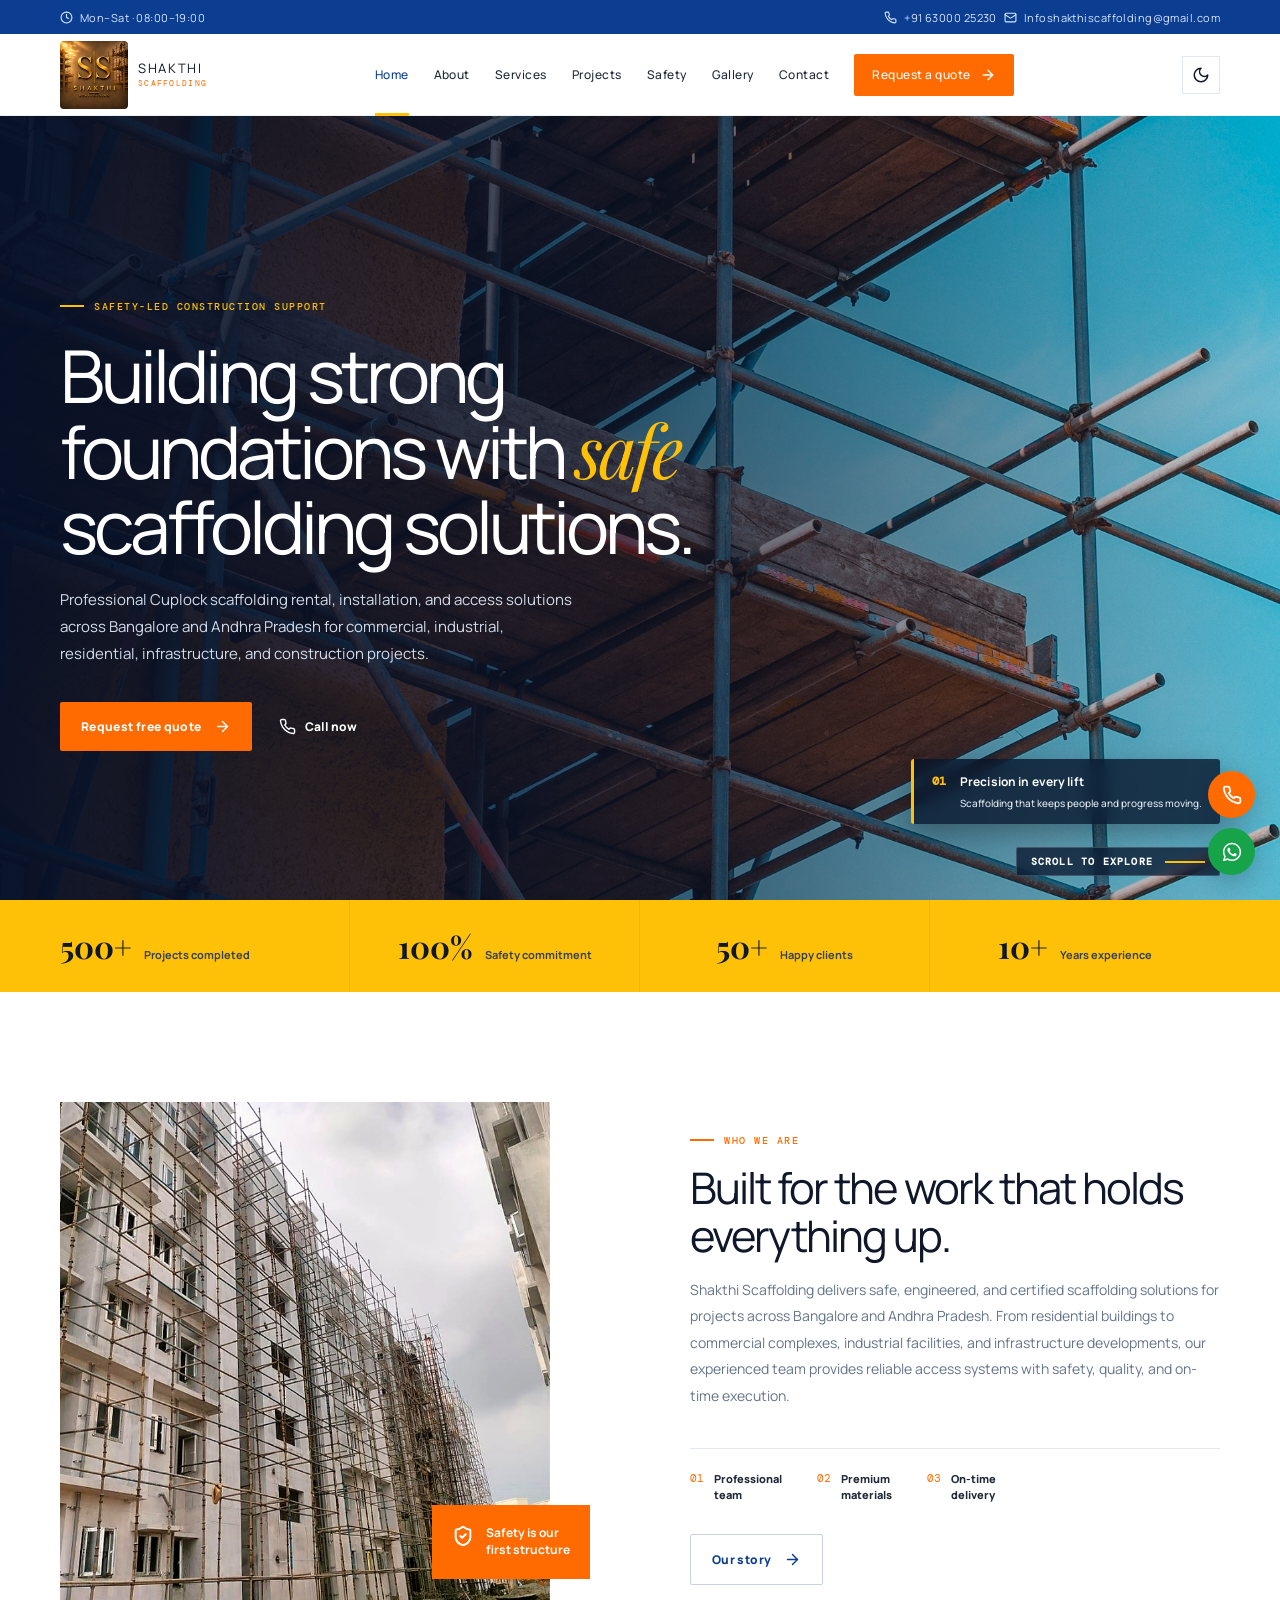
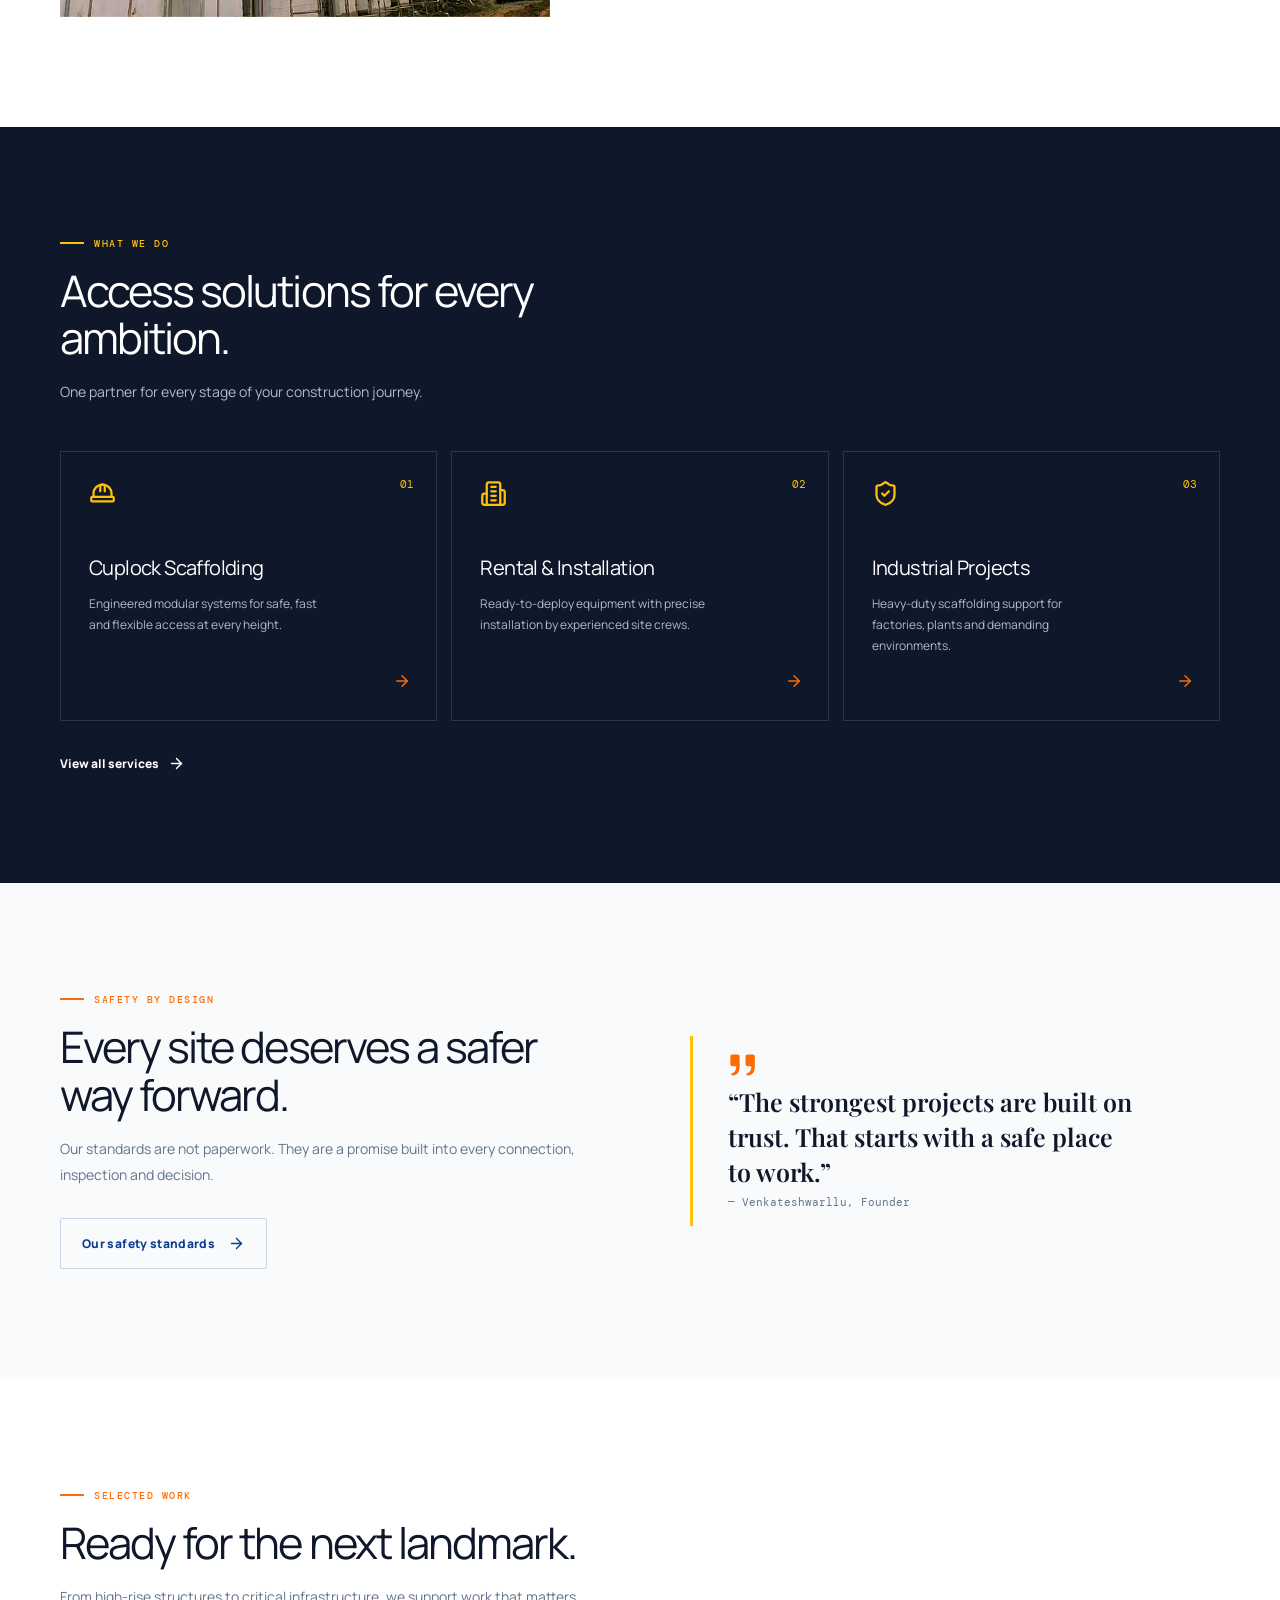
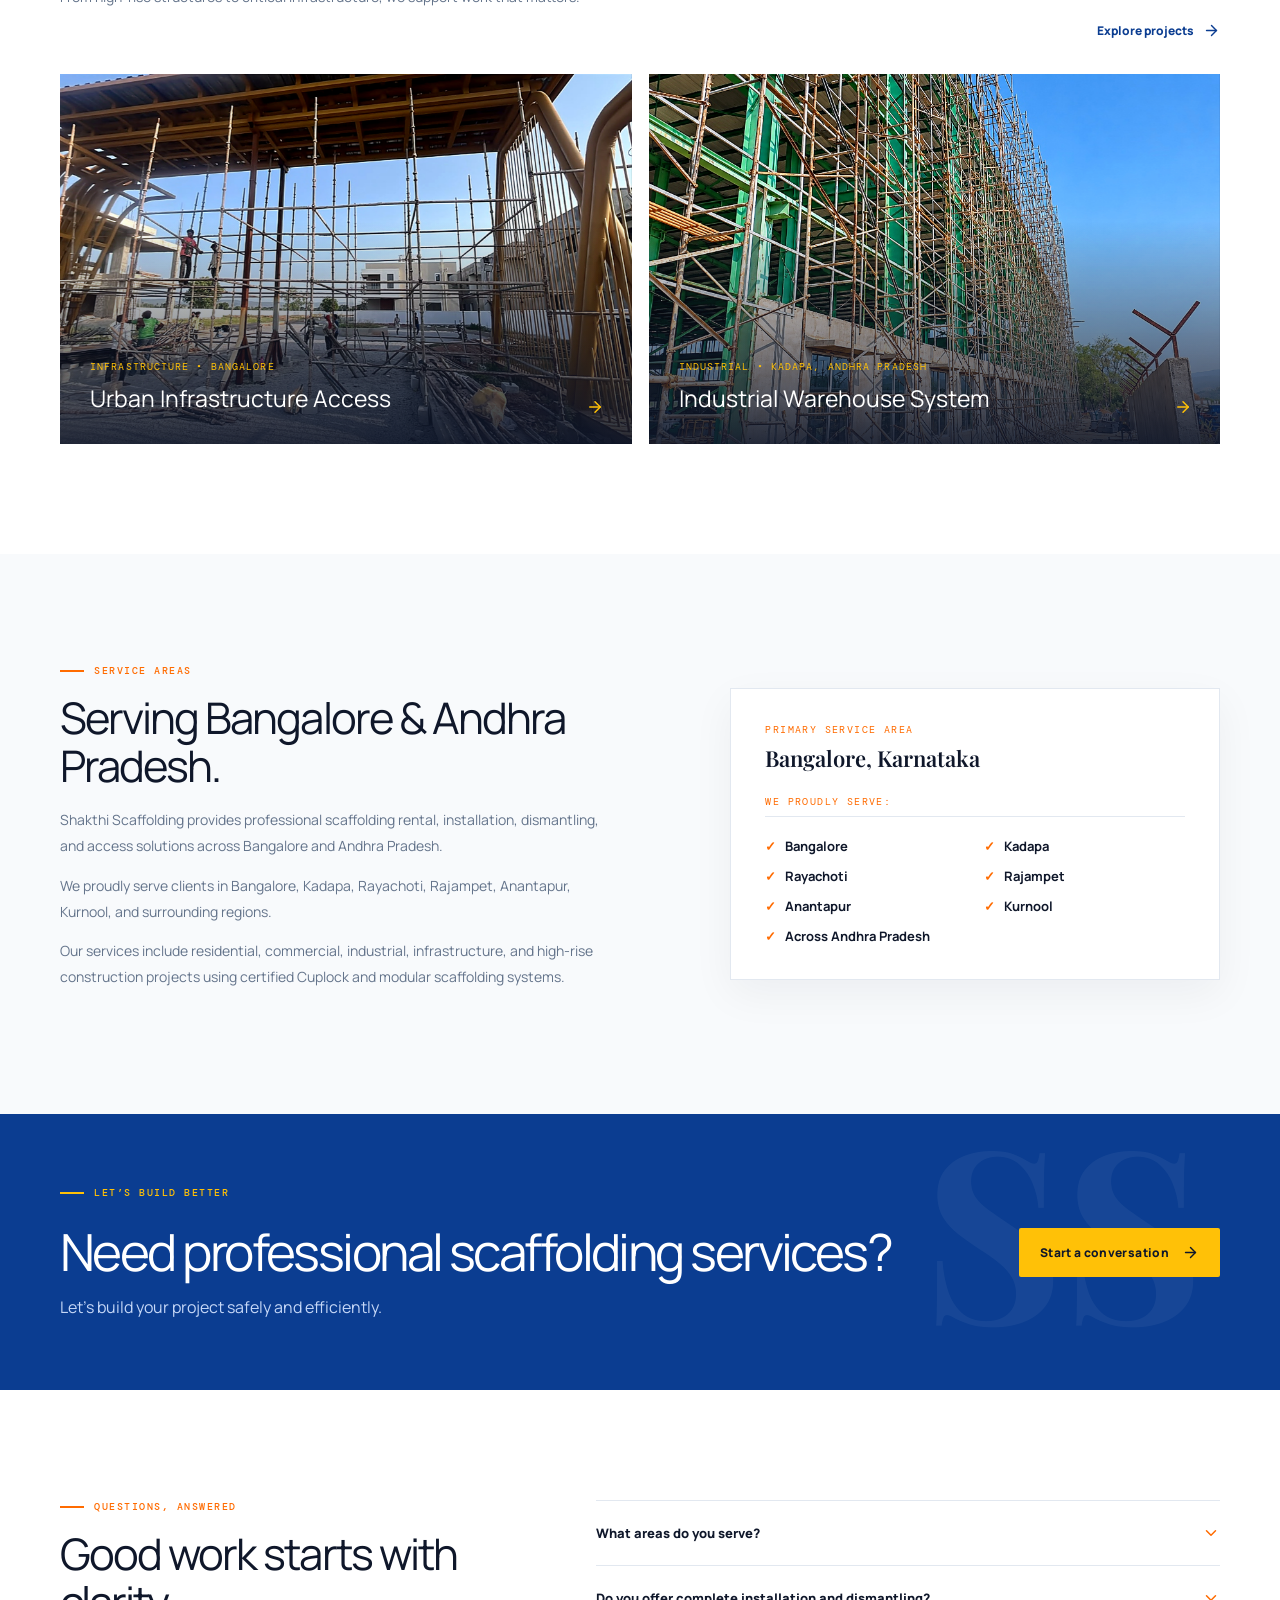
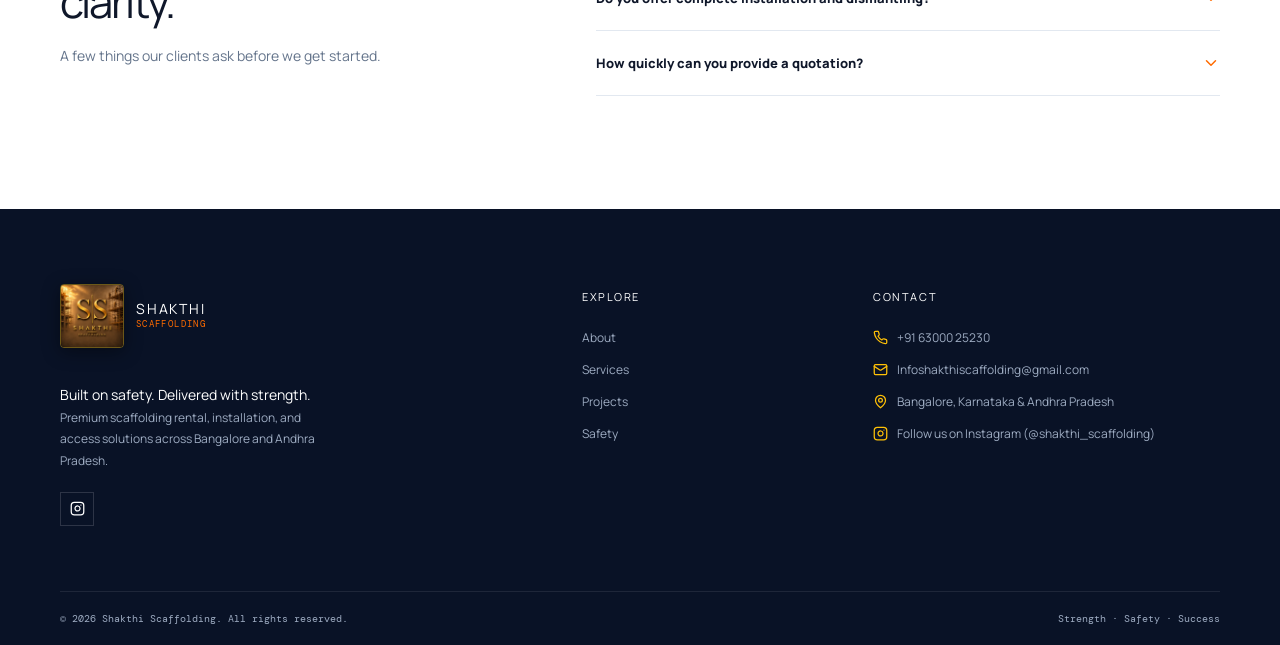
==== commit 44c79444: "Remove LinkedIn link from footer across all pages" ====
--- a/index.html
+++ b/index.html
@@ -475,13 +475,6 @@
           <p class="footer-lead">Built on safety. Delivered with strength.</p>
           <p>Premium scaffolding rental, installation, and access solutions across Bangalore and Andhra Pradesh.</p>
           <div class="socials">
-            <a href="https://www.linkedin.com" target="_blank" rel="noreferrer" aria-label="LinkedIn" data-testid="footer-linkedin-link">
-              <svg width="15" height="15" viewBox="0 0 24 24" fill="none" stroke="currentColor" stroke-width="2" stroke-linecap="round" stroke-linejoin="round">
-                <path d="M16 8a6 6 0 0 1 6 6v7h-4v-7a2 2 0 0 0-2-2 2 2 0 0 0-2 2v7h-4v-7a6 6 0 0 1 6-6z"></path>
-                <rect width="4" height="12" x="2" y="9"></rect>
-                <circle cx="4" cy="4" r="2"></circle>
-              </svg>
-            </a>
             <a href="https://www.instagram.com/shakthi_scaffolding?vrfl=NG5maXV0N280Njho" target="_blank" rel="noreferrer" aria-label="Follow Shakthi Scaffolding on Instagram" data-testid="footer-instagram-link">
               <svg width="15" height="15" viewBox="0 0 24 24" fill="none" stroke="currentColor" stroke-width="2" stroke-linecap="round" stroke-linejoin="round">
                 <rect width="20" height="20" x="2" y="2" rx="5" ry="5"></rect>
